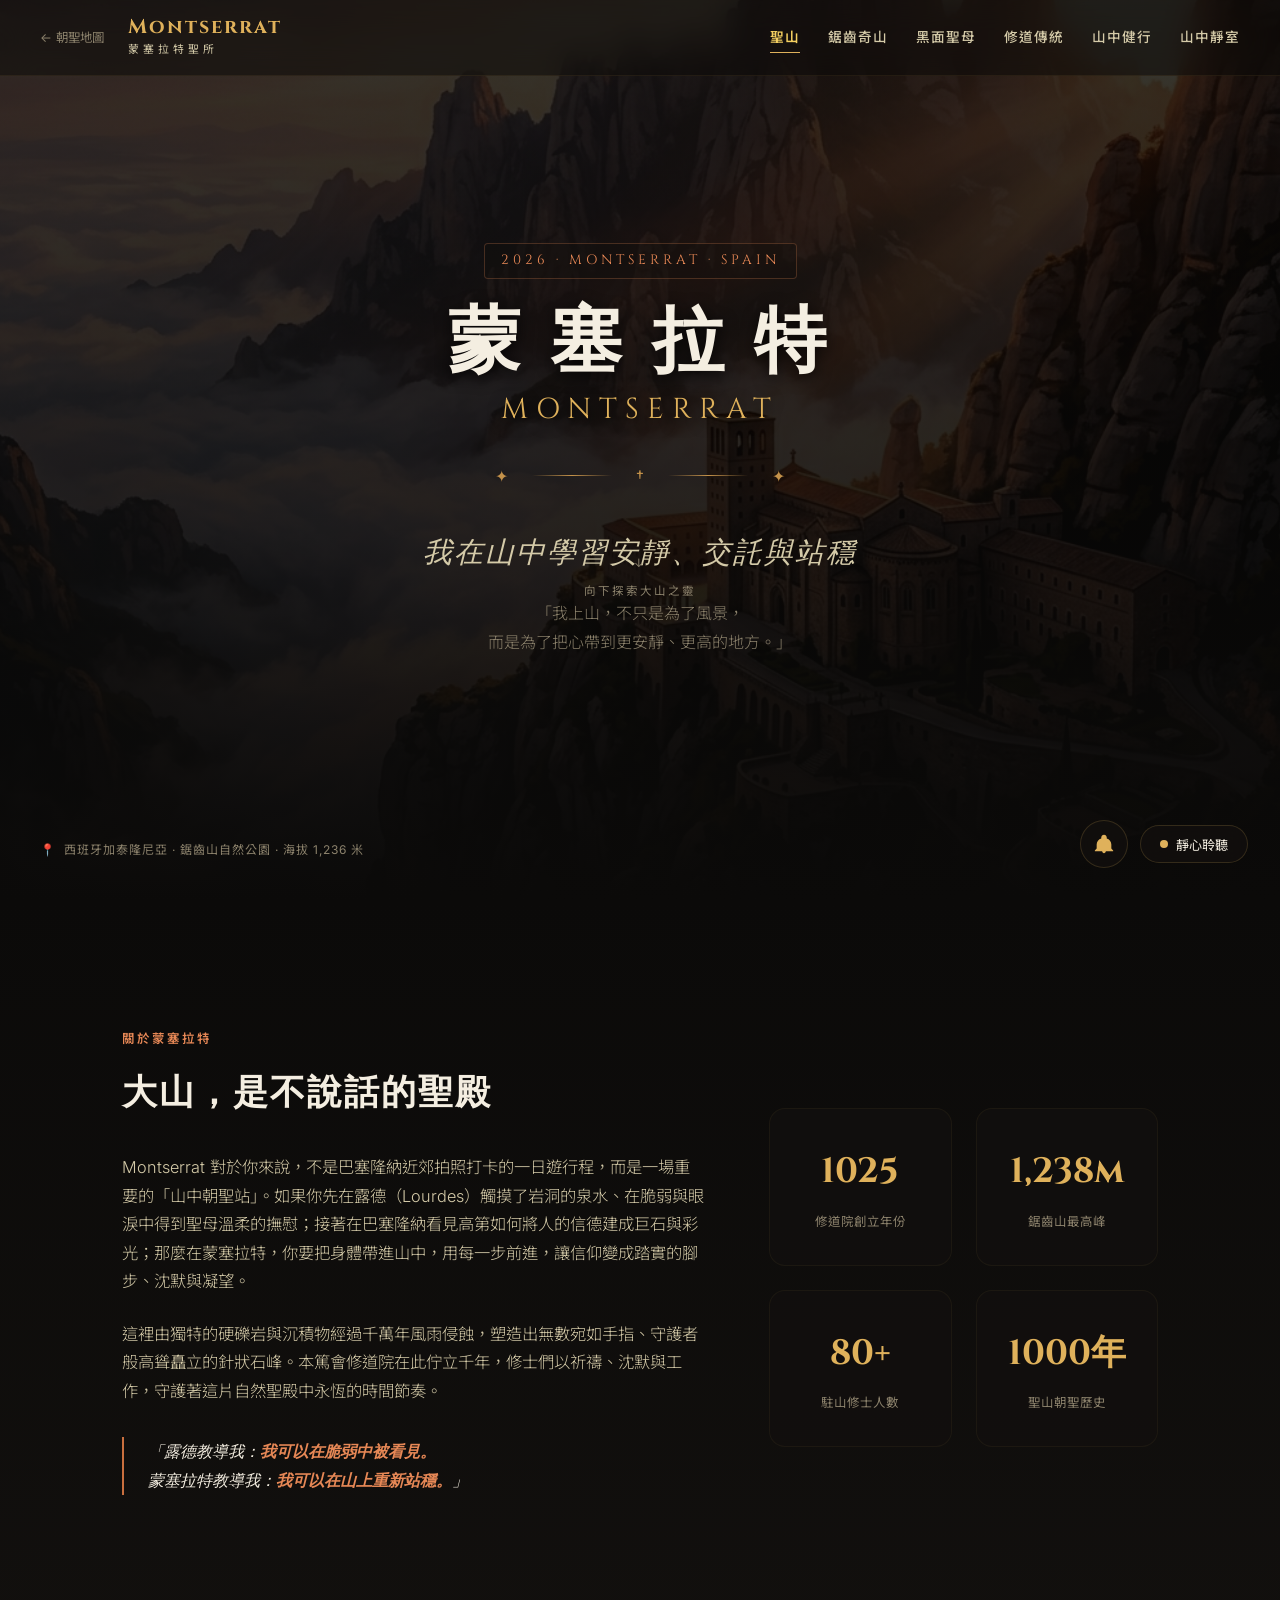
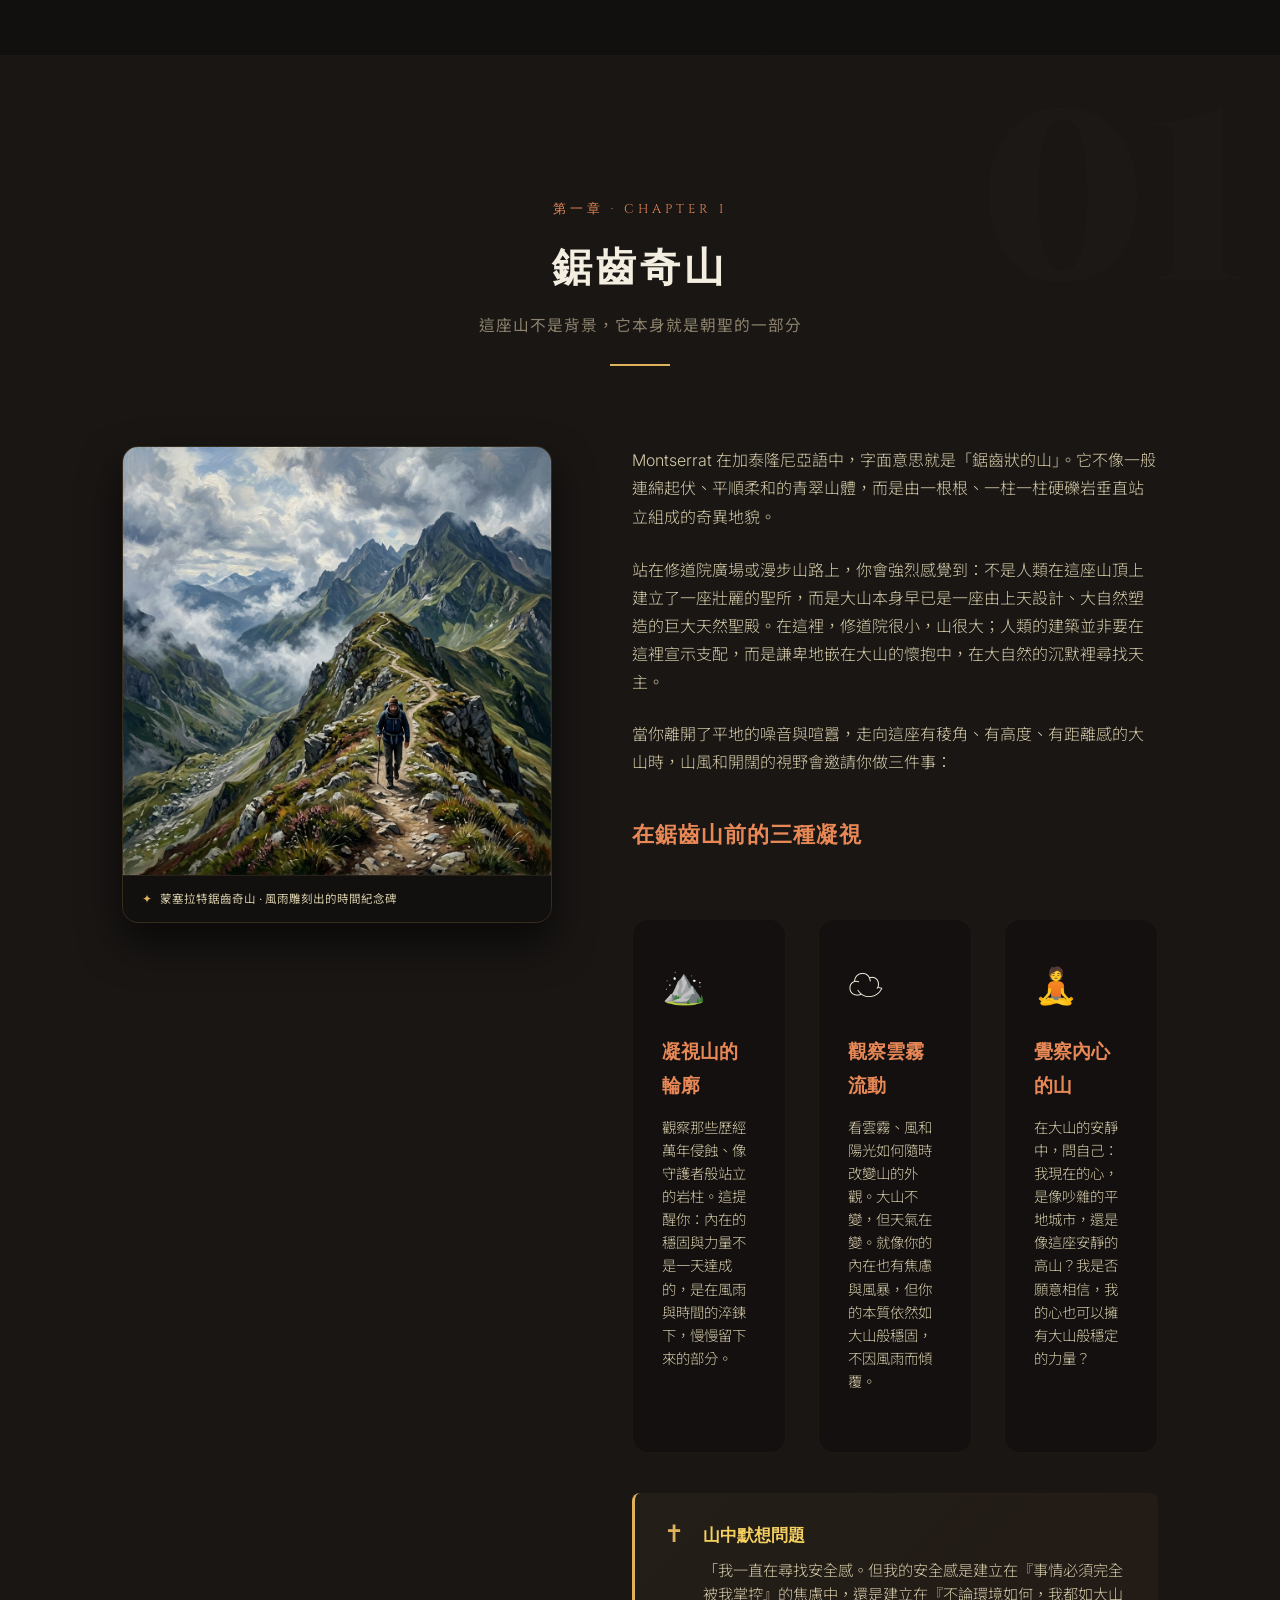
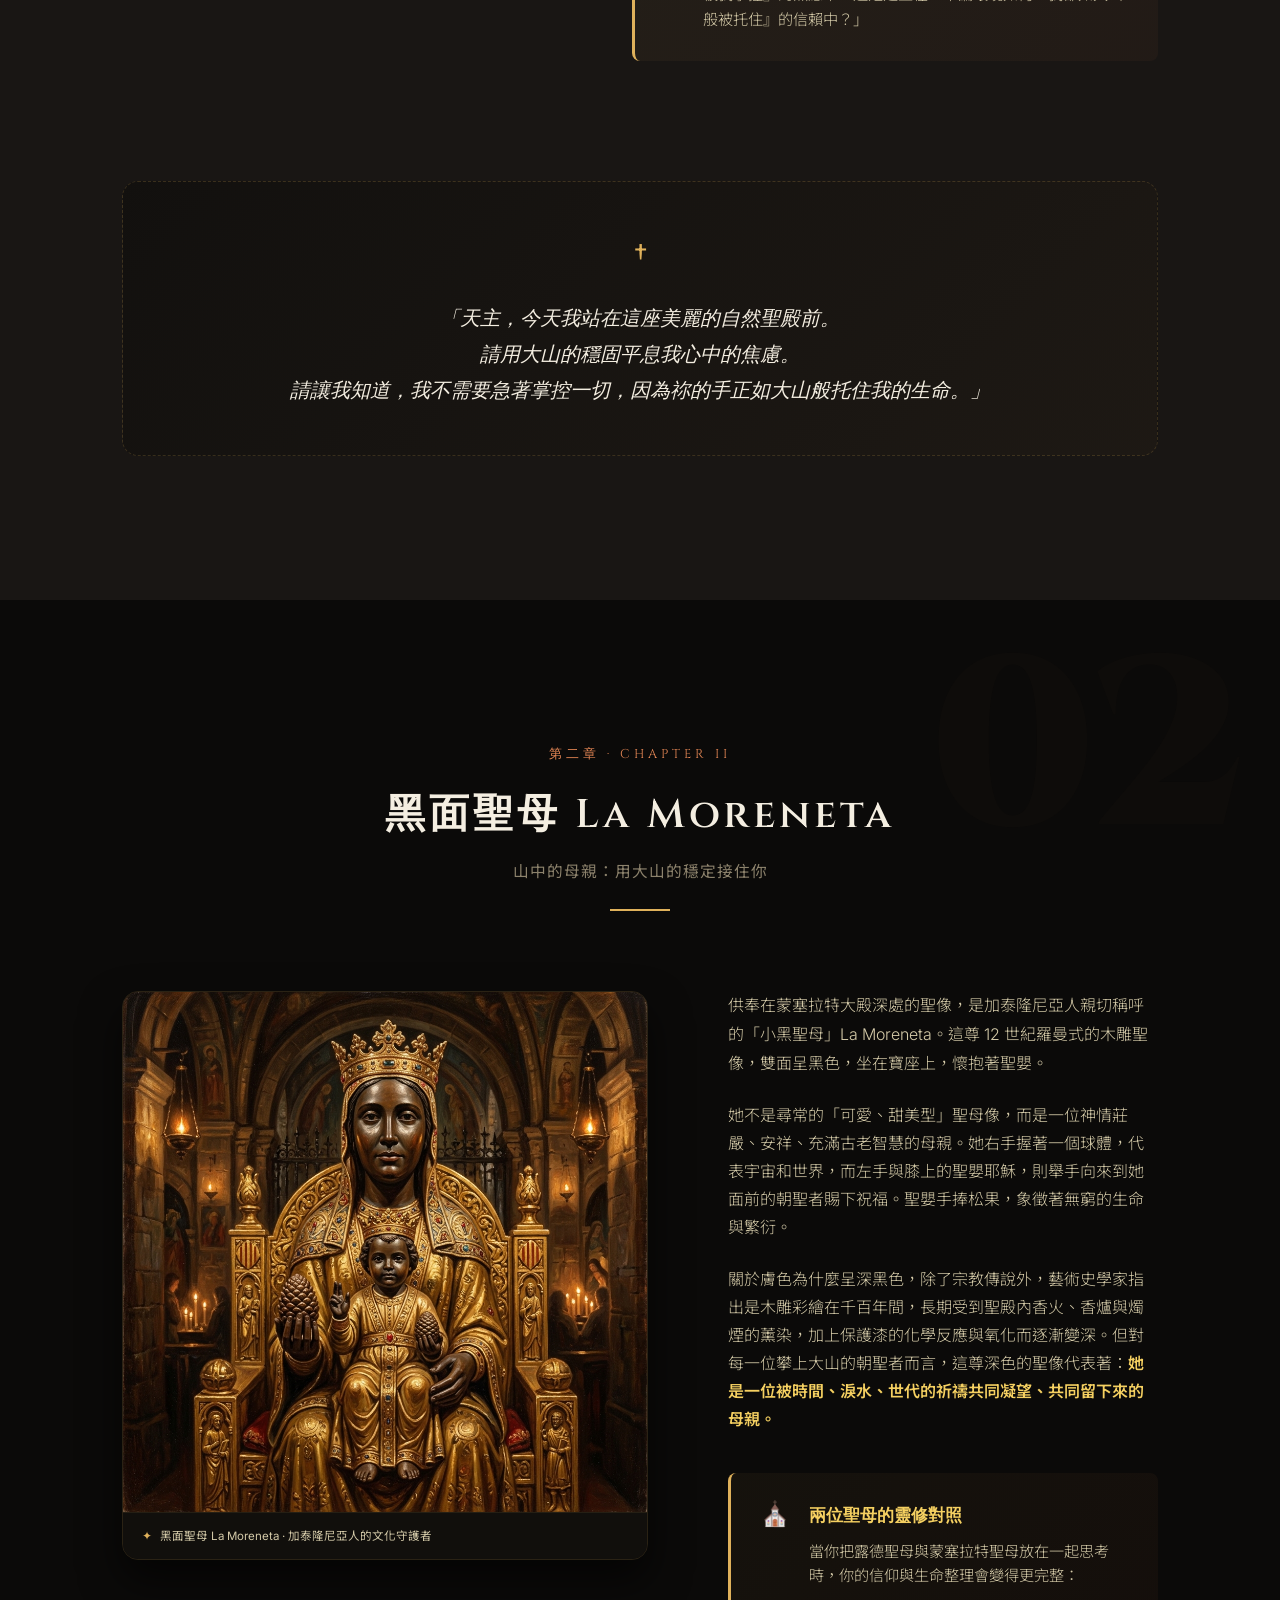
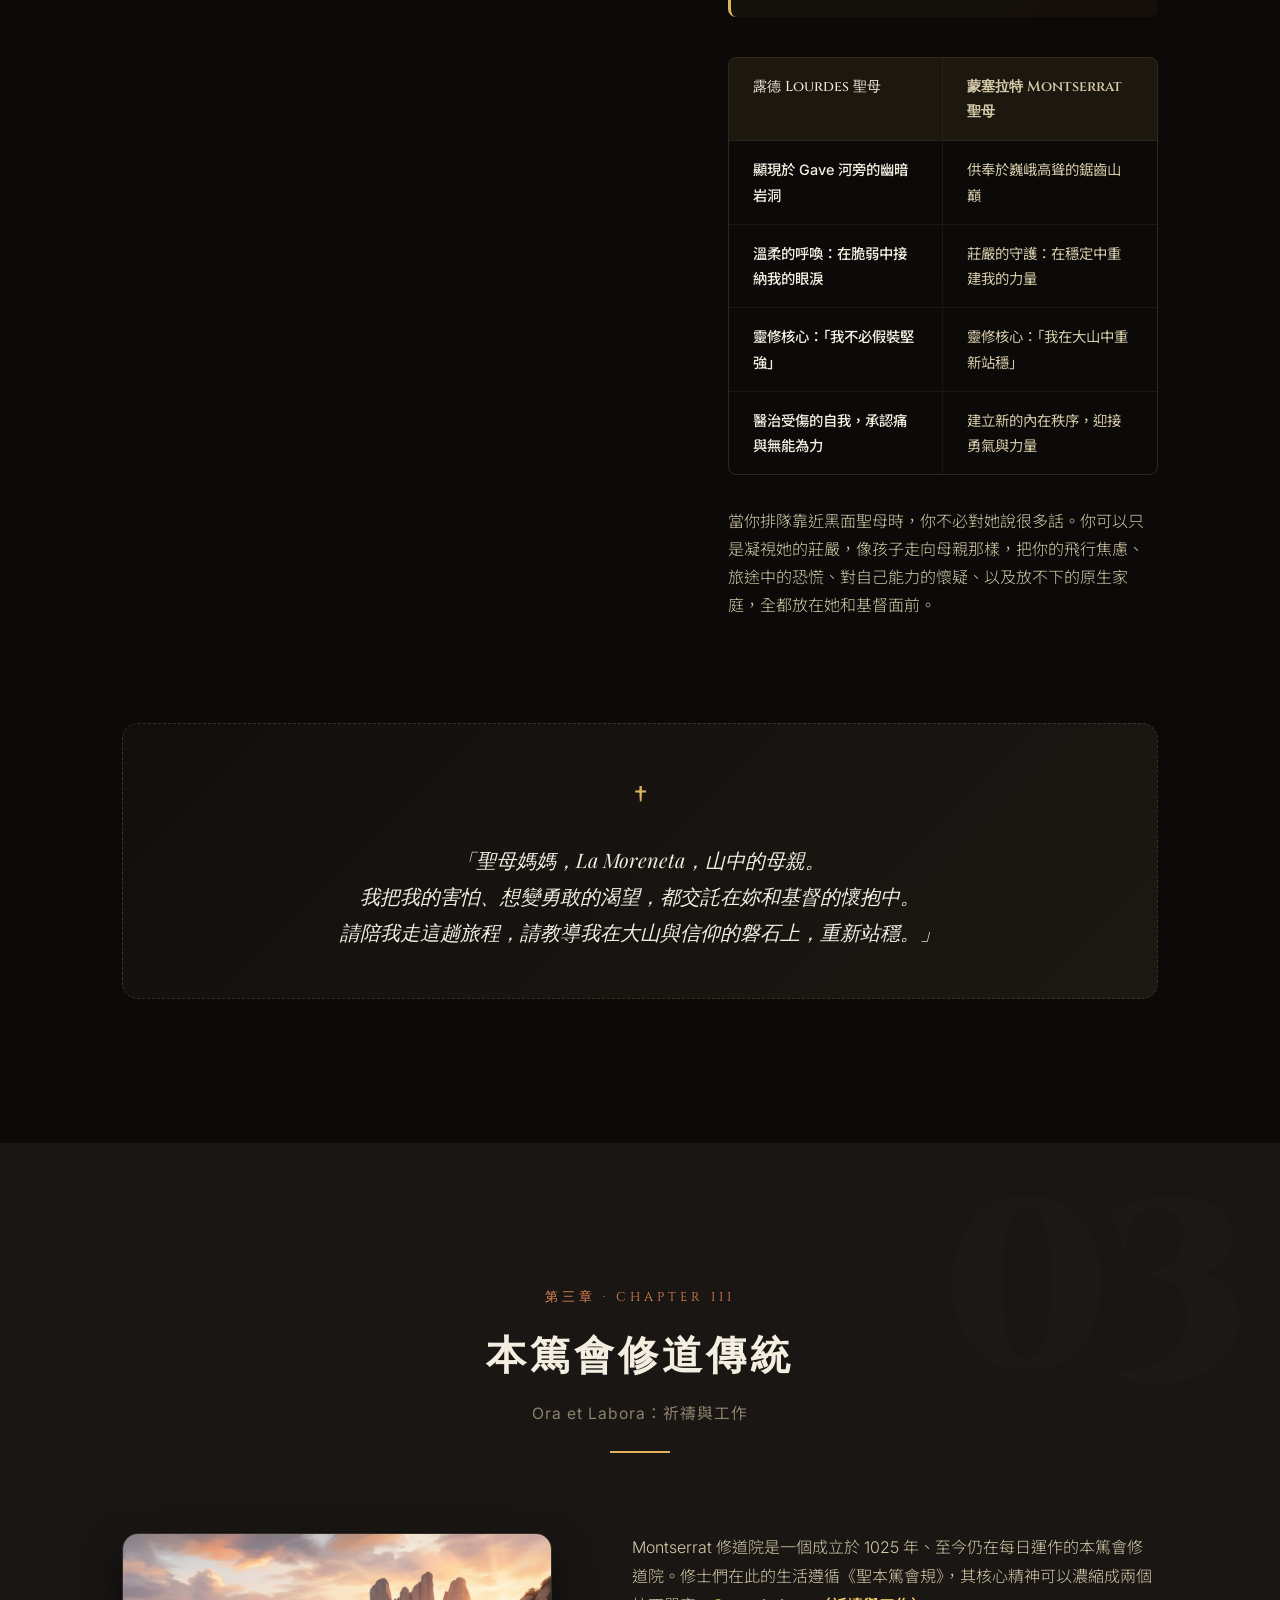
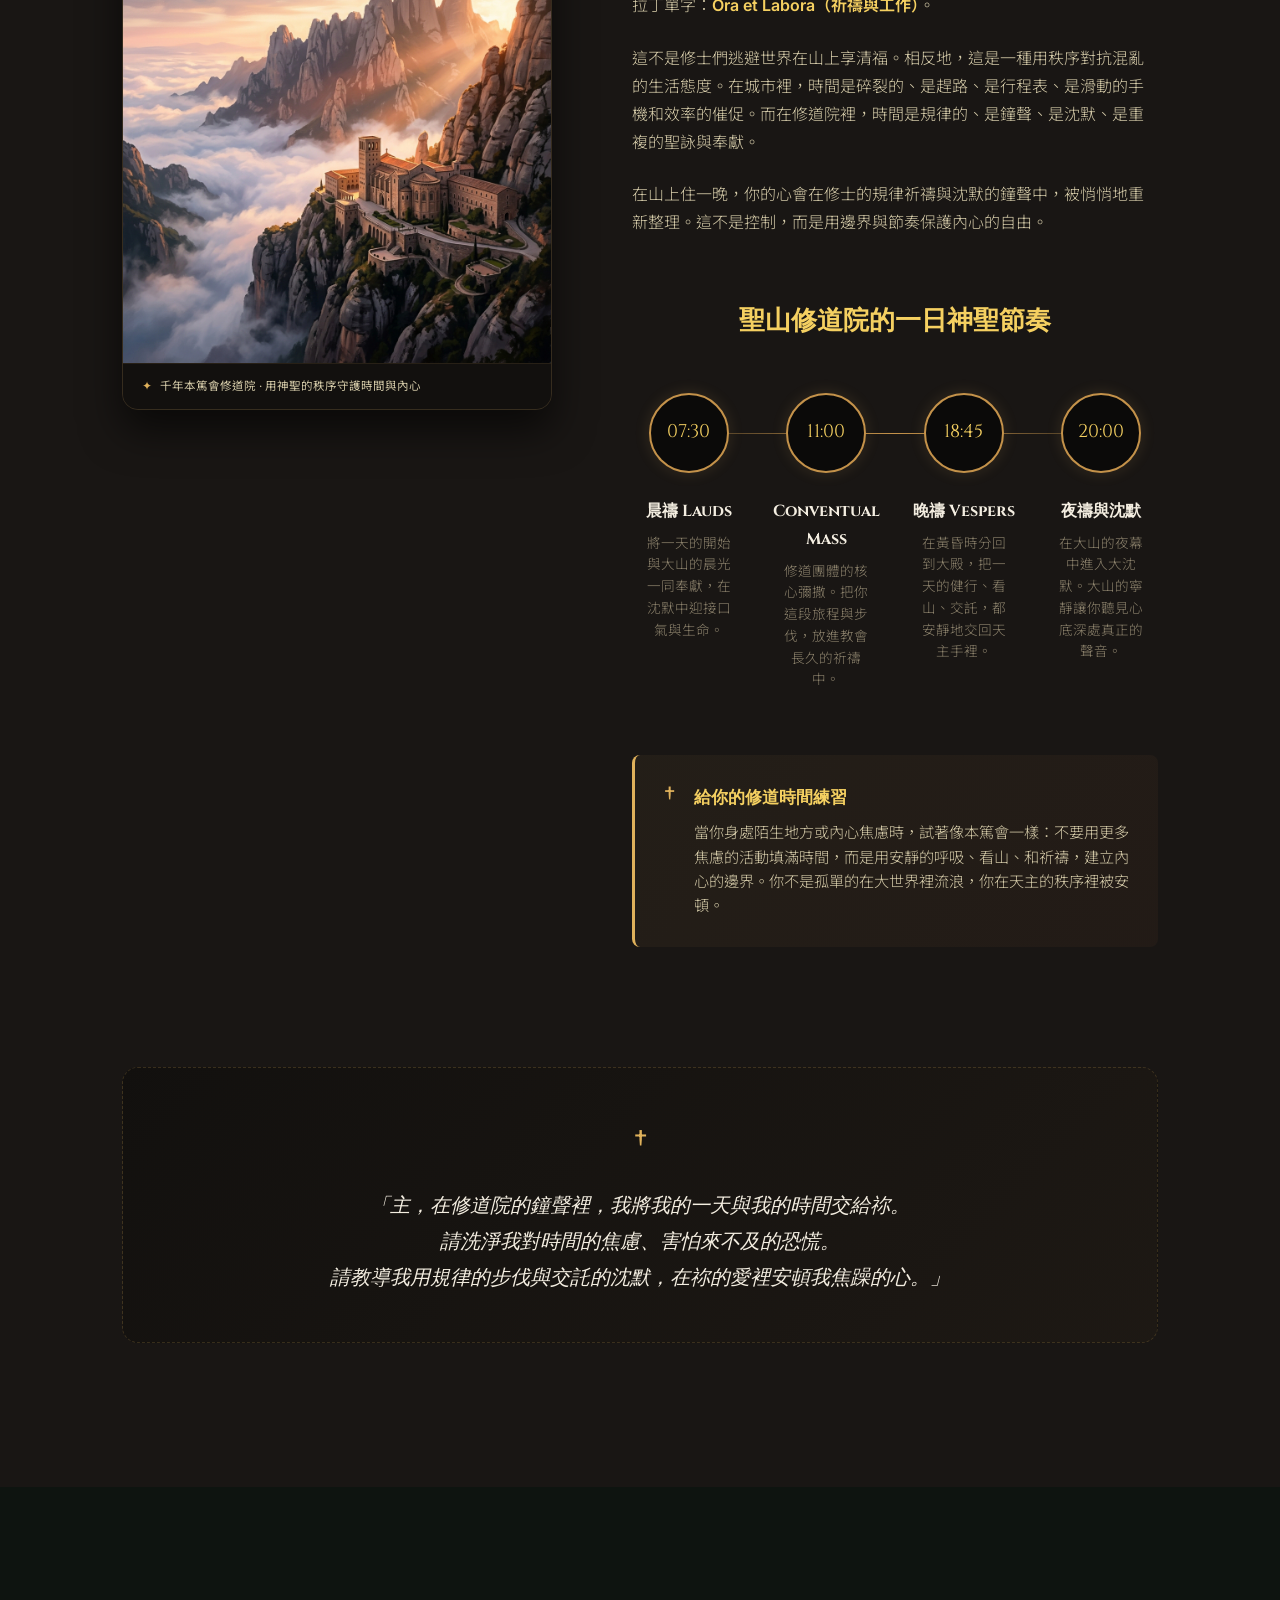
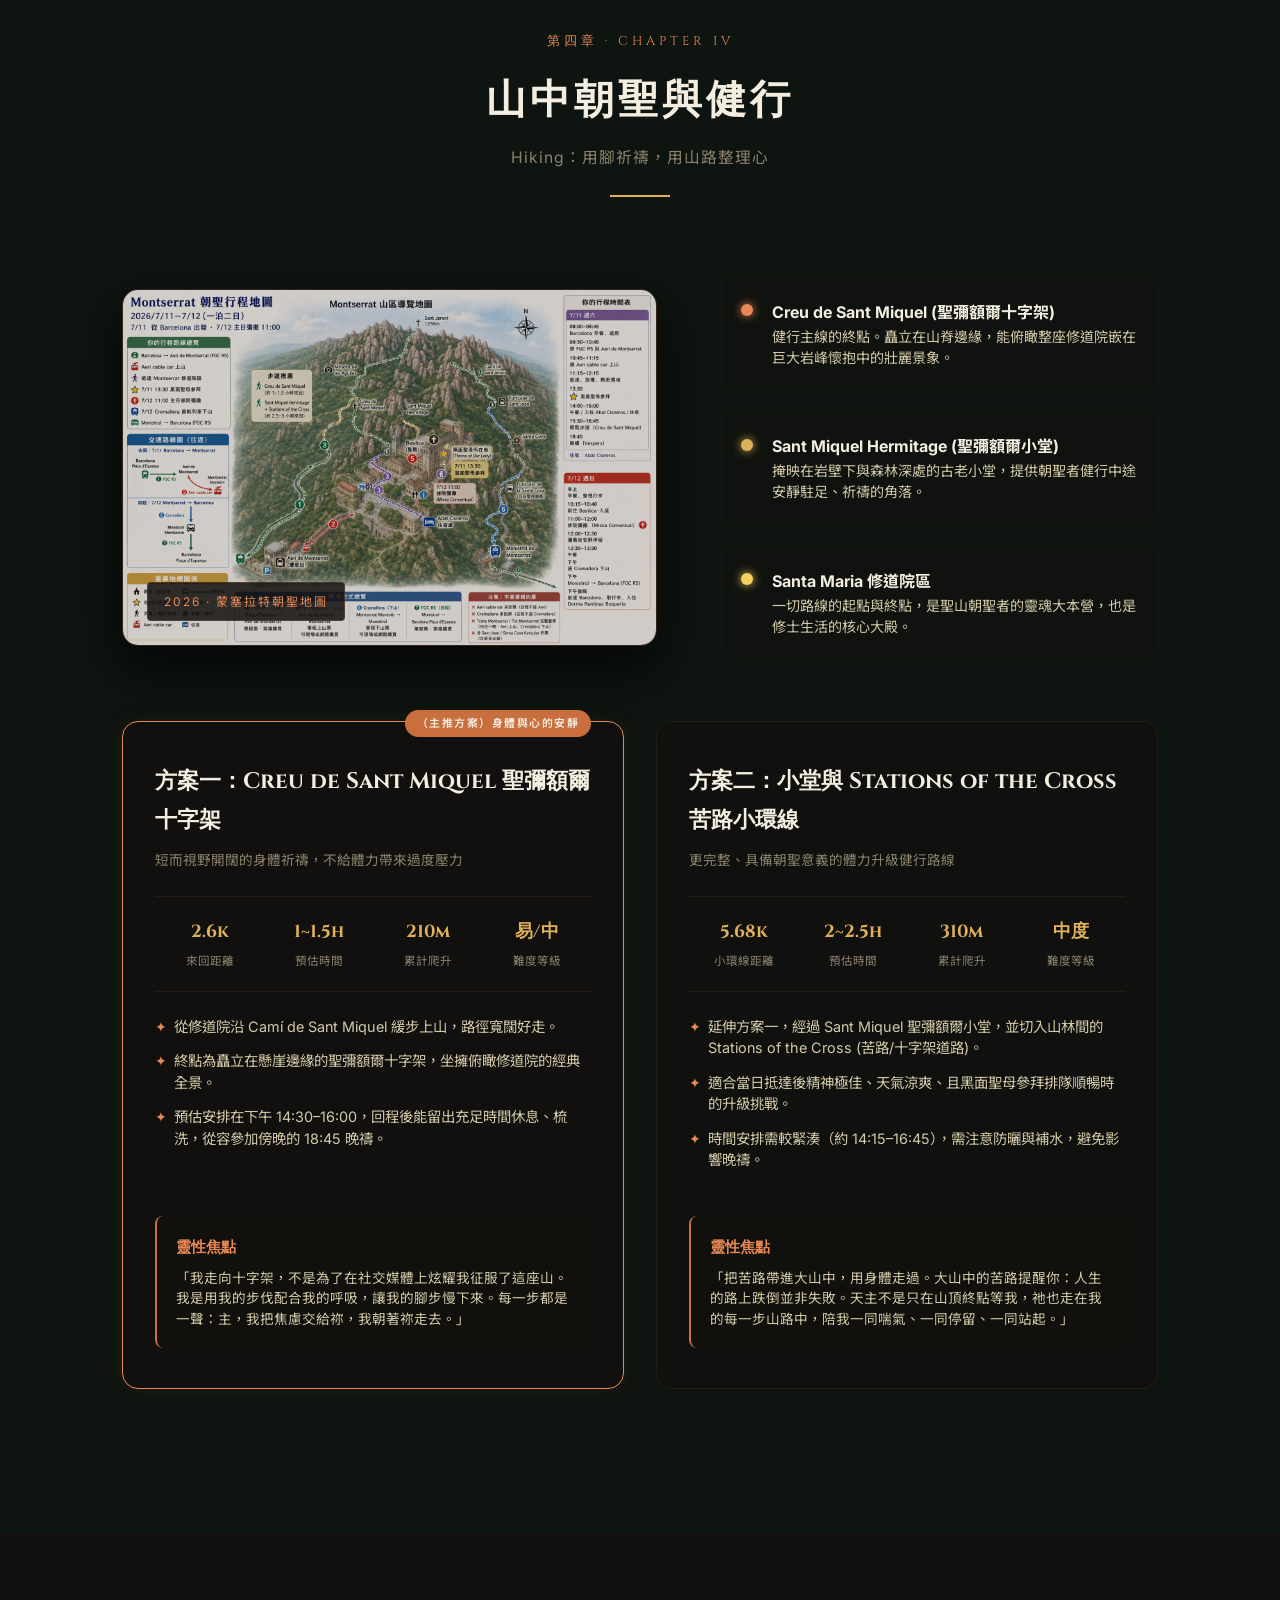
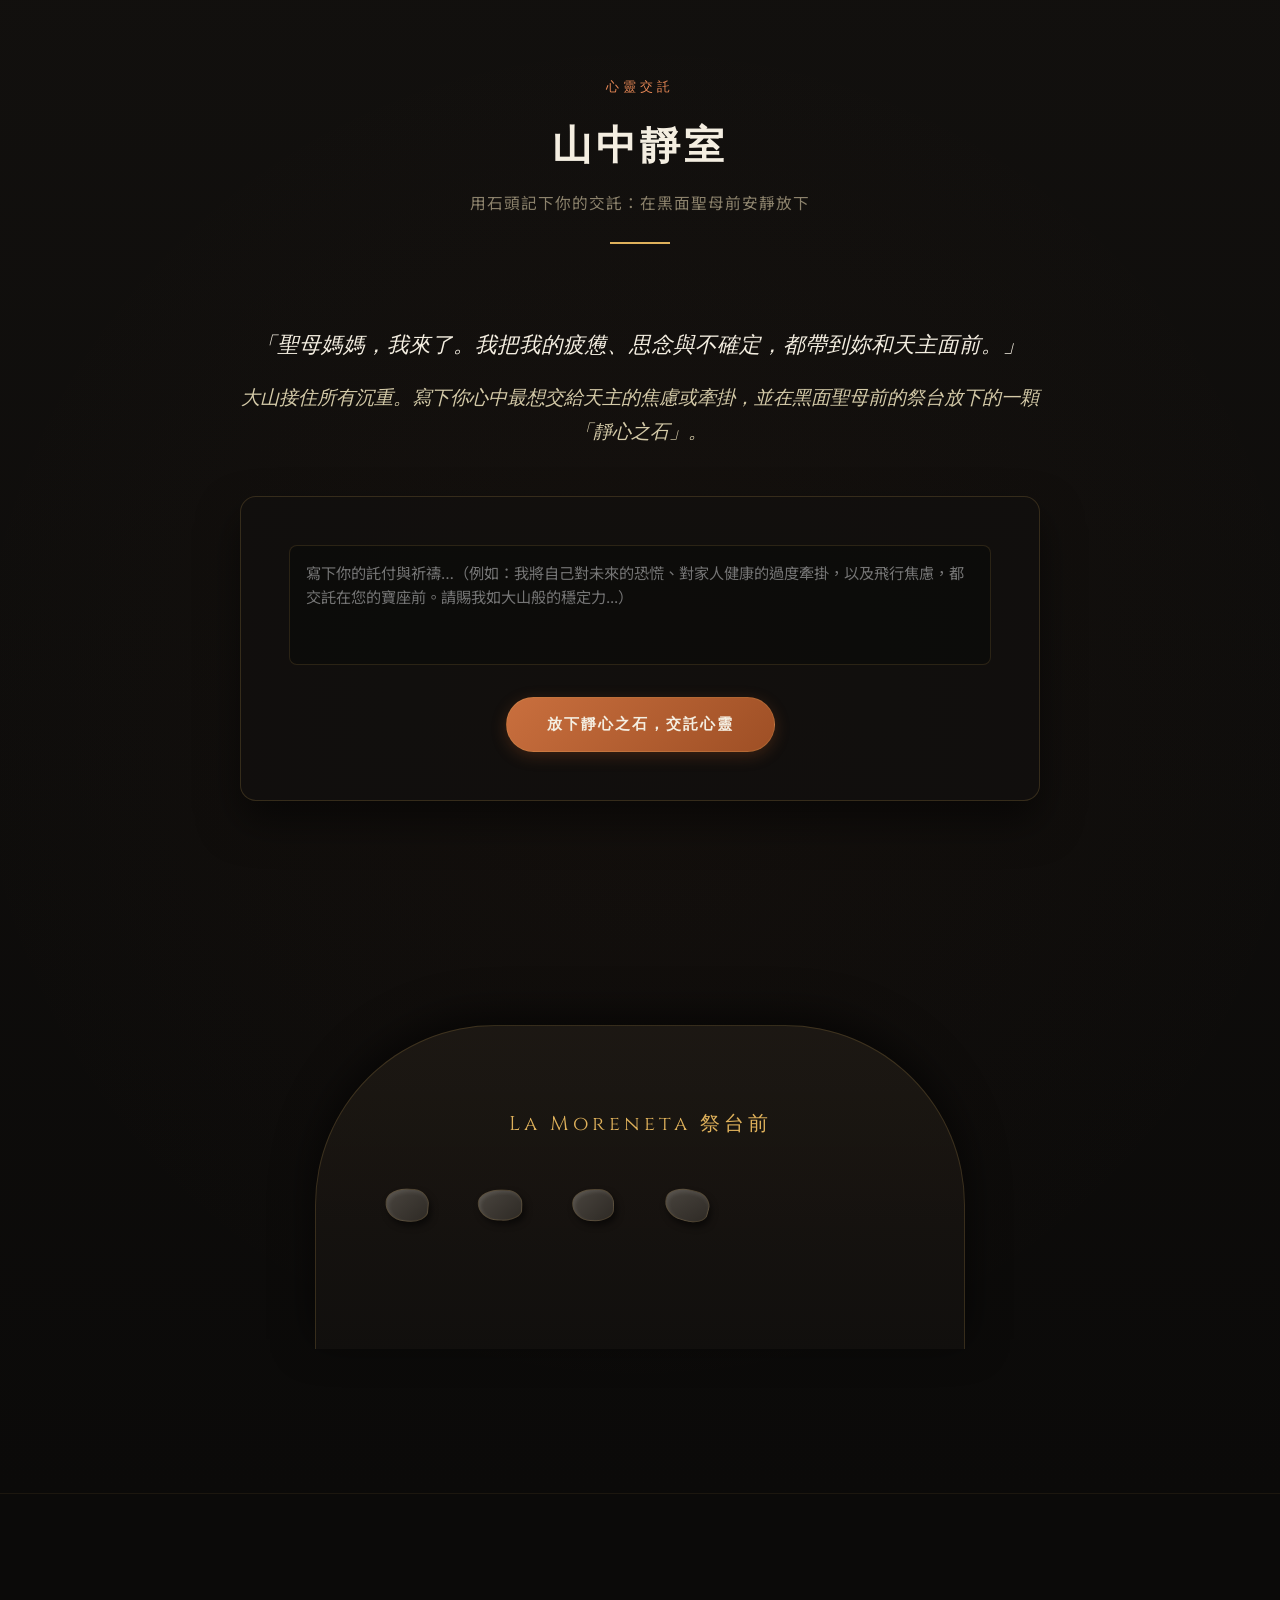
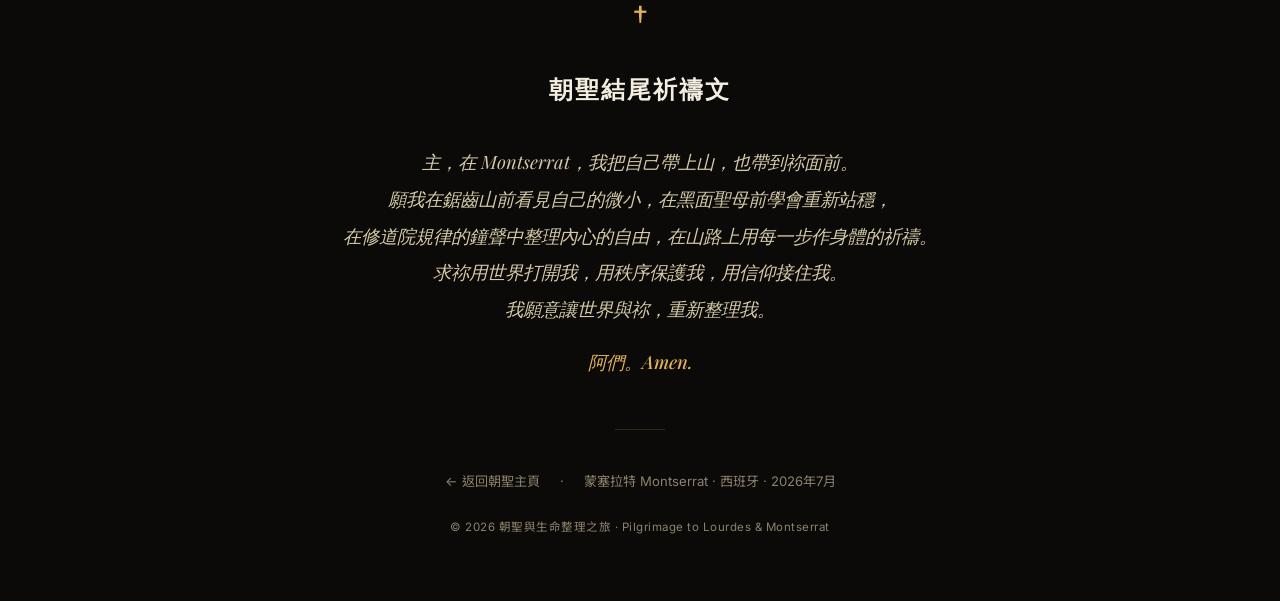
==== montserrat.html @ 30b33bf6 "feat: initialize repository and update website content" ====
<!DOCTYPE html>
<html lang="zh-Hant">
<head>
    <meta charset="UTF-8">
    <meta name="viewport" content="width=device-width, initial-scale=1.0">
    <title>蒙塞拉特 Montserrat — 在山中重新站穩 | 2026 朝聖與生命整理</title>
    <meta name="description" content="蒙塞拉特 Montserrat，鋸齒奇山，黑面聖母 La Moreneta，本篤會修道傳統，Sant Miquel 健行與身體祈禱。用腳步整理心，在山上找回穩定的內在力量。">
    <!-- 引入具有古典神聖感的字型 -->
    <link rel="preconnect" href="https://fonts.googleapis.com">
    <link rel="preconnect" href="https://fonts.gstatic.com" crossorigin>
    <link href="https://fonts.googleapis.com/css2?family=Cinzel:wght@400;600;700&family=Playfair+Display:ital,wght@0,400..900;1,400..900&family=Inter:wght@300;400;500;600&family=Noto+Sans+TC:wght@300;400;500;700&display=swap" rel="stylesheet">
    <link rel="stylesheet" href="montserrat.css">
</head>
<body>

    <!-- 背景金色大山粒子畫布 -->
    <canvas id="particle-canvas"></canvas>

    <!-- 音效面板 -->
    <div class="audio-panel" id="audio-panel">
        <button class="bell-btn" id="bell-btn" title="敲響心靈之鐘">
            <svg viewBox="0 0 24 24" class="icon">
                <path d="M12 2C10.34 2 9 3.34 9 5v1.09C6.16 6.82 4 9.47 4 12.5v4.5L2 19v1h20v-1l-2-2v-4.5c0-3.03-2.16-5.68-5-6.41V5c0-1.66-1.34-3-3-3zm0 20c1.1 0 2-.9 2-2h-4c0 1.1.9 2 2 2z"/>
            </svg>
        </button>
        <button class="ambient-btn" id="ambient-btn">
            <span class="pulse-ring"></span>
            <span class="btn-text">靜心聆聽</span>
        </button>
    </div>

    <!-- 導航列 -->
    <header class="navbar" id="navbar">
        <div class="nav-logo">
            <a href="index.html" class="back-link" title="返回首頁">← 朝聖地圖</a>
            <div class="logo-center">
                <span class="logo-en">Montserrat</span>
                <span class="logo-zh">蒙塞拉特聖所</span>
            </div>
        </div>
        <nav class="nav-links">
            <a href="#hero">聖山</a>
            <a href="#mountain">鋸齒奇山</a>
            <a href="#madonna">黑面聖母</a>
            <a href="#monastery">修道傳統</a>
            <a href="#hiking">山中健行</a>
            <a href="#shrine">山中靜室</a>
        </nav>
    </header>

    <main>

        <!-- ─── Hero Section ─── -->
        <section id="hero" class="hero-section">
            <div class="hero-bg">
                <img src="assets/montserrat_monastery.png" alt="Montserrat 鋸齒山與修道院" class="hero-bg-img">
                <div class="hero-veil"></div>
            </div>
            <div class="hero-content">
                <div class="hero-badge">2026 · Montserrat · Spain</div>
                <h1 class="hero-title">
                    蒙 塞 拉 特
                    <span class="hero-title-en">Montserrat</span>
                </h1>
                <div class="hero-divider">
                    <span>✦</span>
                    <span class="divider-line"></span>
                    <span>†</span>
                    <span class="divider-line"></span>
                    <span>✦</span>
                </div>
                <p class="hero-subtitle">我在山中學習安靜、交託與站穩</p>
                <p class="hero-tagline">
                    「我上山，不只是為了風景，<br>
                    而是為了把心帶到更安靜、更高的地方。」
                </p>
                <div class="hero-scroll-hint">
                    <span>↓</span>
                    <span>向下探索大山之靈</span>
                </div>
            </div>
            <div class="hero-location-tag">
                <span>📍</span>
                <span>西班牙加泰隆尼亞 · 鋸齒山自然公園 · 海拔 1,236 米</span>
            </div>
        </section>

        <!-- ─── 引言區塊 ─── -->
        <section class="intro-section">
            <div class="container">
                <div class="intro-grid">
                    <div class="intro-text">
                        <div class="section-badge">關於蒙塞拉特</div>
                        <h2 class="section-heading">大山，是不說話的聖殿</h2>
                        <p>
                            Montserrat 對於你來說，不是巴塞隆納近郊拍照打卡的一日遊行程，而是一場重要的「山中朝聖站」。如果你先在露德（Lourdes）觸摸了岩洞的泉水、在脆弱與眼淚中得到聖母溫柔的撫慰；接著在巴塞隆納看見高第如何將人的信德建成巨石與彩光；那麼在蒙塞拉特，你要把身體帶進山中，用每一步前進，讓信仰變成踏實的腳步、沈默與凝望。
                        </p>
                        <p>
                            這裡由獨特的硬礫岩與沉積物經過千萬年風雨侵蝕，塑造出無數宛如手指、守護者般高聳矗立的針狀石峰。本篤會修道院在此佇立千年，修士們以祈禱、沈默與工作，守護著這片自然聖殿中永恆的時間節奏。
                        </p>
                        <blockquote class="intro-quote">
                            「露德教導我：<strong>我可以在脆弱中被看見。</strong><br>
                            蒙塞拉特教導我：<strong>我可以在山上重新站穩。</strong>」
                        </blockquote>
                    </div>
                    <div class="intro-stats">
                        <div class="stat-card">
                            <div class="stat-num">1025</div>
                            <div class="stat-label">修道院創立年份</div>
                        </div>
                        <div class="stat-card">
                            <div class="stat-num">1,238m</div>
                            <div class="stat-label">鋸齒山最高峰</div>
                        </div>
                        <div class="stat-card">
                            <div class="stat-num">80+</div>
                            <div class="stat-label">駐山修士人數</div>
                        </div>
                        <div class="stat-card">
                            <div class="stat-num">1000年</div>
                            <div class="stat-label">聖山朝聖歷史</div>
                        </div>
                    </div>
                </div>
            </div>
        </section>

        <!-- ─── 第一章：鋸齒奇山 ─── -->
        <section id="mountain" class="chapter-section alt-chapter">
            <div class="chapter-number-bg">01</div>
            <div class="container">
                <div class="chapter-header">
                    <div class="chapter-tag">第一章 · Chapter I</div>
                    <h2 class="chapter-title">鋸齒奇山</h2>
                    <p class="chapter-subtitle">這座山不是背景，它本身就是朝聖的一部分</p>
                    <div class="chapter-rule"></div>
                </div>

                <div class="story-layout">
                    <div class="story-image-col">
                        <div class="story-img-frame">
                            <img src="assets/pyrenees_hiking.png" alt="Montserrat 的山脊健行地貌" class="story-img">
                            <div class="img-caption">
                                <span class="caption-cross">✦</span>
                                蒙塞拉特鋸齒奇山 · 風雨雕刻出的時間紀念碑
                            </div>
                        </div>
                    </div>
                    <div class="story-text-col">
                        <p class="story-lead">
                            Montserrat 在加泰隆尼亞語中，字面意思就是「鋸齒狀的山」。它不像一般連綿起伏、平順柔和的青翠山體，而是由一根根、一柱一柱硬礫岩垂直站立組成的奇異地貌。
                        </p>
                        <p>
                            站在修道院廣場或漫步山路上，你會強烈感覺到：不是人類在這座山頂上建立了一座壯麗的聖所，而是大山本身早已是一座由上天設計、大自然塑造的巨大天然聖殿。在這裡，修道院很小，山很大；人類的建築並非要在這裡宣示支配，而是謙卑地嵌在大山的懷抱中，在大自然的沉默裡尋找天主。
                        </p>
                        <p>
                            當你離開了平地的噪音與喧囂，走向這座有稜角、有高度、有距離感的大山時，山風和開闊的視野會邀請你做三件事：
                        </p>

                        <h4 class="sub-heading">在鋸齒山前的三種凝視</h4>
                        <div class="mountain-features">
                            <div class="m-feature-card">
                                <div class="m-icon">⛰️</div>
                                <h4>凝視山的輪廓</h4>
                                <p>觀察那些歷經萬年侵蝕、像守護者般站立的岩柱。這提醒你：內在的穩固與力量不是一天達成的，是在風雨與時間的淬鍊下，慢慢留下來的部分。</p>
                            </div>
                            <div class="m-feature-card">
                                <div class="m-icon">☁️</div>
                                <h4>觀察雲霧流動</h4>
                                <p>看雲霧、風和陽光如何隨時改變山的外觀。大山不變，但天氣在變。就像你的內在也有焦慮與風暴，但你的本質依然如大山般穩固，不因風雨而傾覆。</p>
                            </div>
                            <div class="m-feature-card">
                                <div class="m-icon">🧘</div>
                                <h4>覺察內心的山</h4>
                                <p>在大山的安靜中，問自己：我現在的心，是像吵雜的平地城市，還是像這座安靜的高山？我是否願意相信，我的心也可以擁有大山般穩定的力量？</p>
                            </div>
                        </div>

                        <div class="insight-box">
                            <div class="insight-icon">✝</div>
                            <div>
                                <h4>山中默想問題</h4>
                                <p>「我一直在尋找安全感。但我的安全感是建立在『事情必須完全被我掌控』的焦慮中，還是建立在『不論環境如何，我都如大山般被托住』的信賴中？」</p>
                            </div>
                        </div>
                    </div>
                </div>

                <div class="prayer-banner">
                    <span class="prayerbanner-cross">†</span>
                    <p>「天主，今天我站在這座美麗的自然聖殿前。<br>
                    請用大山的穩固平息我心中的焦慮。<br>
                    請讓我知道，我不需要急著掌控一切，因為祢的手正如大山般托住我的生命。」</p>
                </div>
            </div>
        </section>

        <!-- ─── 第二章：黑面聖母 ─── -->
        <section id="madonna" class="chapter-section">
            <div class="chapter-number-bg">02</div>
            <div class="container">
                <div class="chapter-header">
                    <div class="chapter-tag">第二章 · Chapter II</div>
                    <h2 class="chapter-title">黑面聖母 La Moreneta</h2>
                    <p class="chapter-subtitle">山中的母親：用大山的穩定接住你</p>
                    <div class="chapter-rule"></div>
                </div>

                <div class="story-layout reverse-layout">
                    <div class="story-image-col">
                        <div class="story-img-frame">
                            <img src="assets/black_madonna.png" alt="Montserrat 黑面聖母 La Moreneta" class="story-img">
                            <div class="img-caption">
                                <span class="caption-cross">✦</span>
                                黑面聖母 La Moreneta · 加泰隆尼亞人的文化守護者
                            </div>
                        </div>
                    </div>
                    <div class="story-text-col">
                        <p class="story-lead">
                            供奉在蒙塞拉特大殿深處的聖像，是加泰隆尼亞人親切稱呼的「小黑聖母」La Moreneta。這尊 12 世紀羅曼式的木雕聖像，雙面呈黑色，坐在寶座上，懷抱著聖嬰。
                        </p>
                        <p>
                            她不是尋常的「可愛、甜美型」聖母像，而是一位神情莊嚴、安祥、充滿古老智慧的母親。她右手握著一個球體，代表宇宙和世界，而左手與膝上的聖嬰耶穌，則舉手向來到她面前的朝聖者賜下祝福。聖嬰手捧松果，象徵著無窮的生命與繁衍。
                        </p>
                        <p>
                            關於膚色為什麼呈深黑色，除了宗教傳說外，藝術史學家指出是木雕彩繪在千百年間，長期受到聖殿內香火、香爐與燭煙的薰染，加上保護漆的化學反應與氧化而逐漸變深。但對每一位攀上大山的朝聖者而言，這尊深色的聖像代表著：<strong>她是一位被時間、淚水、世代的祈禱共同凝望、共同留下來的母親。</strong>
                        </p>

                        <div class="insight-box">
                            <div class="insight-icon">⛪</div>
                            <div>
                                <h4>兩位聖母的靈修對照</h4>
                                <p>當你把露德聖母與蒙塞拉特聖母放在一起思考時，你的信仰與生命整理會變得更完整：</p>
                            </div>
                        </div>

                        <div class="comparison-table">
                            <div class="comp-row header-row">
                                <span>露德 Lourdes 聖母</span>
                                <span>蒙塞拉特 Montserrat 聖母</span>
                            </div>
                            <div class="comp-row">
                                <span>顯現於 Gave 河旁的幽暗岩洞</span>
                                <span>供奉於巍峨高聳的鋸齒山巔</span>
                            </div>
                            <div class="comp-row">
                                <span>溫柔的呼喚：在脆弱中接納我的眼淚</span>
                                <span>莊嚴的守護：在穩定中重建我的力量</span>
                            </div>
                            <div class="comp-row">
                                <span>靈修核心：「我不必假裝堅強」</span>
                                <span>靈修核心：「我在大山中重新站穩」</span>
                            </div>
                            <div class="comp-row">
                                <span>醫治受傷的自我，承認痛與無能為力</span>
                                <span>建立新的內在秩序，迎接勇氣與力量</span>
                            </div>
                        </div>

                        <p>
                            當你排隊靠近黑面聖母時，你不必對她說很多話。你可以只是凝視她的莊嚴，像孩子走向母親那樣，把你的飛行焦慮、旅途中的恐慌、對自己能力的懷疑、以及放不下的原生家庭，全都放在她和基督面前。
                        </p>
                    </div>
                </div>

                <div class="prayer-banner">
                    <span class="prayerbanner-cross">†</span>
                    <p>「聖母媽媽，La Moreneta，山中的母親。<br>
                    我把我的害怕、想變勇敢的渴望，都交託在妳和基督的懷抱中。<br>
                    請陪我走這趟旅程，請教導我在大山與信仰的磐石上，重新站穩。」</p>
                </div>
            </div>
        </section>

        <!-- ─── 第三章：本篤會修道傳統 ─── -->
        <section id="monastery" class="chapter-section alt-chapter">
            <div class="chapter-number-bg">03</div>
            <div class="container">
                <div class="chapter-header">
                    <div class="chapter-tag">第三章 · Chapter III</div>
                    <h2 class="chapter-title">本篤會修道傳統</h2>
                    <p class="chapter-subtitle">Ora et Labora：祈禱與工作</p>
                    <div class="chapter-rule"></div>
                </div>

                <div class="story-layout">
                    <div class="story-image-col">
                        <div class="story-img-frame">
                            <img src="assets/montserrat_monastery.png" alt="Montserrat 本篤會修道院" class="story-img">
                            <div class="img-caption">
                                <span class="caption-cross">✦</span>
                                千年本篤會修道院 · 用神聖的秩序守護時間與內心
                            </div>
                        </div>
                    </div>
                    <div class="story-text-col">
                        <p class="story-lead">
                            Montserrat 修道院是一個成立於 1025 年、至今仍在每日運作的本篤會修道院。修士們在此的生活遵循《聖本篤會規》，其核心精神可以濃縮成兩個拉丁單字：<strong>Ora et Labora（祈禱與工作）</strong>。
                        </p>
                        <p>
                            這不是修士們逃避世界在山上享清福。相反地，這是一種用秩序對抗混亂的生活態度。在城市裡，時間是碎裂的、是趕路、是行程表、是滑動的手機和效率的催促。而在修道院裡，時間是規律的、是鐘聲、是沈默、是重複的聖詠與奉獻。
                        </p>
                        <p>
                            在山上住一晚，你的心會在修士的規律祈禱與沈默的鐘聲中，被悄悄地重新整理。這不是控制，而是用邊界與節奏保護內心的自由。
                        </p>

                        <div class="monastery-rhythm">
                            <h3 class="rhythm-title">聖山修道院的一日神聖節奏</h3>
                            <div class="timeline-horizontal">
                                <div class="timeline-h-item">
                                    <div class="timeline-h-time">07:30</div>
                                    <h4>晨禱 Lauds</h4>
                                    <p>將一天的開始與大山的晨光一同奉獻，在沈默中迎接口氣與生命。</p>
                                </div>
                                <div class="timeline-h-item">
                                    <div class="timeline-h-time">11:00</div>
                                    <h4>Conventual Mass</h4>
                                    <p>修道團體的核心彌撒。把你這段旅程與步伐，放進教會長久的祈禱中。</p>
                                </div>
                                <div class="timeline-h-item">
                                    <div class="timeline-h-time">18:45</div>
                                    <h4>晚禱 Vespers</h4>
                                    <p>在黃昏時分回到大殿，把一天的健行、看山、交託，都安靜地交回天主手裡。</p>
                                </div>
                                <div class="timeline-h-item">
                                    <div class="timeline-h-time">20:00</div>
                                    <h4>夜禱與沈默</h4>
                                    <p>在大山的夜幕中進入大沈默。大山的寧靜讓你聽見心底深處真正的聲音。</p>
                                </div>
                            </div>
                        </div>

                        <div class="insight-box">
                            <div class="insight-icon">†</div>
                            <div>
                                <h4>給你的修道時間練習</h4>
                                <p>當你身處陌生地方或內心焦慮時，試著像本篤會一樣：不要用更多焦慮的活動填滿時間，而是用安靜的呼吸、看山、和祈禱，建立內心的邊界。你不是孤單的在大世界裡流浪，你在天主的秩序裡被安頓。</p>
                            </div>
                        </div>
                    </div>
                </div>

                <div class="prayer-banner">
                    <span class="prayerbanner-cross">†</span>
                    <p>「主，在修道院的鐘聲裡，我將我的一天與我的時間交給祢。<br>
                    請洗淨我對時間的焦慮、害怕來不及的恐慌。<br>
                    請教導我用規律的步伐與交託的沈默，在祢的愛裡安頓我焦躁的心。」</p>
                </div>
            </div>
        </section>

        <!-- ─── 第四章：山中健行與用腳祈禱 ─── -->
        <section id="hiking" class="chapter-section map-section">
            <div class="container">
                <div class="chapter-header">
                    <div class="chapter-tag">第四章 · Chapter IV</div>
                    <h2 class="chapter-title">山中朝聖與健行</h2>
                    <p class="chapter-subtitle">Hiking：用腳祈禱，用山路整理心</p>
                    <div class="chapter-rule"></div>
                </div>

                <div class="map-layout">
                    <div class="map-img-wrap">
                        <img src="docs/地圖-2026-0711-Montserrat朝聖GPT.png" alt="Montserrat 健行朝聖地圖" class="pilgrimage-map">
                        <div class="map-overlay-label">2026 · 蒙塞拉特朝聖地圖</div>
                    </div>
                    <div class="map-desc">
                        <div class="map-point">
                            <div class="map-point-dot cross-dot"></div>
                            <div>
                                <strong>Creu de Sant Miquel (聖彌額爾十字架)</strong>
                                <p>健行主線的終點。矗立在山脊邊緣，能俯瞰整座修道院嵌在巨大岩峰懷抱中的壯麗景象。</p>
                            </div>
                        </div>
                        <div class="map-point">
                            <div class="map-point-dot hermitage-dot"></div>
                            <div>
                                <strong>Sant Miquel Hermitage (聖彌額爾小堂)</strong>
                                <p>掩映在岩壁下與森林深處的古老小堂，提供朝聖者健行中途安靜駐足、祈禱的角落。</p>
                            </div>
                        </div>
                        <div class="map-point">
                            <div class="map-point-dot monastery-dot"></div>
                            <div>
                                <strong>Santa Maria 修道院區</strong>
                                <p>一切路線的起點與終點，是聖山朝聖者的靈魂大本營，也是修士生活的核心大殿。</p>
                            </div>
                        </div>
                    </div>
                </div>

                <div class="hike-options-grid">
                    <!-- Option 1 -->
                    <div class="hike-card recommended">
                        <span class="recommended-badge">（主推方案）身體與心的安靜</span>
                        <h3>方案一：Creu de Sant Miquel 聖彌額爾十字架</h3>
                        <p class="hike-subtitle">短而視野開闊的身體祈禱，不給體力帶來過度壓力</p>
                        
                        <div class="hike-specs">
                            <div class="spec-item"><span class="spec-val">2.6k</span><span class="spec-label">來回距離</span></div>
                            <div class="spec-item"><span class="spec-val">1~1.5h</span><span class="spec-label">預估時間</span></div>
                            <div class="spec-item"><span class="spec-val">210m</span><span class="spec-label">累計爬升</span></div>
                            <div class="spec-item"><span class="spec-val">易/中</span><span class="spec-label">難度等級</span></div>
                        </div>

                        <ul class="hike-details">
                            <li>從修道院沿 Camí de Sant Miquel 緩步上山，路徑寬闊好走。</li>
                            <li>終點為矗立在懸崖邊緣的聖彌額爾十字架，坐擁俯瞰修道院的經典全景。</li>
                            <li>預估安排在下午 14:30–16:00，回程後能留出充足時間休息、梳洗，從容參加傍晚的 18:45 晚禱。</li>
                        </ul>

                        <div class="hike-insight">
                            <h5>靈性焦點</h5>
                            <p>「我走向十字架，不是為了在社交媒體上炫耀我征服了這座山。我是用我的步伐配合我的呼吸，讓我的腳步慢下來。每一步都是一聲：主，我把焦慮交給祢，我朝著祢走去。」</p>
                        </div>
                    </div>

                    <!-- Option 2 -->
                    <div class="hike-card">
                        <h3>方案二：小堂與 Stations of the Cross 苦路小環線</h3>
                        <p class="hike-subtitle">更完整、具備朝聖意義的體力升級健行路線</p>
                        
                        <div class="hike-specs">
                            <div class="spec-item"><span class="spec-val">5.68k</span><span class="spec-label">小環線距離</span></div>
                            <div class="spec-item"><span class="spec-val">2~2.5h</span><span class="spec-label">預估時間</span></div>
                            <div class="spec-item"><span class="spec-val">310m</span><span class="spec-label">累計爬升</span></div>
                            <div class="spec-item"><span class="spec-val">中度</span><span class="spec-label">難度等級</span></div>
                        </div>

                        <ul class="hike-details">
                            <li>延伸方案一，經過 Sant Miquel 聖彌額爾小堂，並切入山林間的 Stations of the Cross (苦路/十字架道路)。</li>
                            <li>適合當日抵達後精神極佳、天氣涼爽、且黑面聖母參拜排隊順暢時的升級挑戰。</li>
                            <li>時間安排需較緊湊（約 14:15–16:45），需注意防曬與補水，避免影響晚禱。</li>
                        </ul>

                        <div class="hike-insight">
                            <h5>靈性焦點</h5>
                            <p>「把苦路帶進大山中，用身體走過。大山中的苦路提醒你：人生的路上跌倒並非失敗。天主不是只在山頂終點等我，祂也走在我的每一步山路中，陪我一同喘氣、一同停留、一同站起。」</p>
                        </div>
                    </div>
                </div>
            </div>
        </section>

        <!-- ─── 第五章：山中靜室 ─── -->
        <section id="shrine" class="shrine-section">
            <div class="shrine-bg-overlay"></div>
            <div class="container">
                <div class="chapter-header">
                    <div class="chapter-tag">心靈交託</div>
                    <h2 class="chapter-title">山中靜室</h2>
                    <p class="chapter-subtitle">用石頭記下你的交託：在黑面聖母前安靜放下</p>
                    <div class="chapter-rule"></div>
                </div>

                <div class="shrine-inner">
                    <div class="shrine-instruction-text">
                        <p>「聖母媽媽，我來了。我把我的疲憊、思念與不確定，都帶到妳和天主面前。」</p>
                        <p>大山接住所有沉重。寫下你心中最想交給天主的焦慮或牽掛，並在黑面聖母前的祭台放下的一顆「靜心之石」。</p>
                    </div>

                    <div class="shrine-input-area">
                        <textarea id="prayer-input" placeholder="寫下你的託付與祈禱…（例如：我將自己對未來的恐慌、對家人健康的過度牽掛，以及飛行焦慮，都交託在您的寶座前。請賜我如大山般的穩定力...）" maxlength="150"></textarea>
                        <div class="shrine-btn-wrap">
                            <button id="light-candle-btn" class="btn-primary">放下靜心之石，交託心靈</button>
                        </div>
                    </div>

                    <!-- 靜心文字漂浮區 -->
                    <div id="prayer-float-container" class="prayer-float-container"></div>

                    <!-- 靜心石祭台 -->
                    <div class="shrine-altar">
                        <div class="altar-arch">
                            <div class="altar-title">La Moreneta 祭台前</div>
                            <div id="candles-grid" class="stones-grid">
                                <!-- 動態生成的石頭會被插入到這裡 -->
                            </div>
                        </div>
                    </div>
                </div>
            </div>
        </section>

    </main>

    <!-- ─── Footer 結尾祈禱文 ─── -->
    <footer class="site-footer">
        <div class="footer-inner">
            <div class="footer-cross">†</div>
            <h3 class="footer-prayer-title">朝聖結尾祈禱文</h3>
            <p class="footer-prayer-text">
                主，在 Montserrat，我把自己帶上山，也帶到祢面前。<br>
                願我在鋸齒山前看見自己的微小，在黑面聖母前學會重新站穩，<br>
                在修道院規律的鐘聲中整理內心的自由，在山路上用每一步作身體的祈禱。<br>
                求祢用世界打開我，用秩序保護我，用信仰接住我。<br>
                我願意讓世界與祢，重新整理我。<br>
                <span class="footer-amen">阿們。Amen.</span>
            </p>
            <div class="footer-divider"></div>
            <div class="footer-links">
                <a href="index.html">← 返回朝聖主頁</a>
                <span>·</span>
                <span>蒙塞拉特 Montserrat · 西班牙 · 2026年7月</span>
            </div>
            <p class="footer-copy">© 2026 朝聖與生命整理之旅 · Pilgrimage to Lourdes & Montserrat</p>
        </div>
    </footer>

    <script>
    // ═══════════════════════════════════════════
    // 1. 導航列滾動高亮
    // ═══════════════════════════════════════════
    const sections = document.querySelectorAll('section[id]');
    const navLinks = document.querySelectorAll('.nav-links a');

    window.addEventListener('scroll', () => {
        let current = '';
        sections.forEach(sec => {
            if (window.scrollY >= sec.offsetTop - 180) {
                current = sec.getAttribute('id');
            }
        });
        navLinks.forEach(link => {
            link.classList.remove('active');
            if (link.getAttribute('href') === `#${current}`) {
                link.classList.add('active');
            }
        });

        // 導航列滾動後加深背景
        const navbar = document.getElementById('navbar');
        if (window.scrollY > 80) {
            navbar.classList.add('scrolled');
        } else {
            navbar.classList.remove('scrolled');
        }
    });

    // ═══════════════════════════════════════════
    // 2. 金色大山粒子效果
    // ═══════════════════════════════════════════
    const canvas = document.getElementById('particle-canvas');
    const ctx = canvas.getContext('2d');

    function resizeCanvas() {
        canvas.width = window.innerWidth;
        canvas.height = window.innerHeight;
    }
    window.addEventListener('resize', resizeCanvas);
    resizeCanvas();

    class Particle {
        constructor() { this.reset(); this.y = Math.random() * canvas.height; }
        reset() {
            this.x = Math.random() * canvas.width;
            this.y = canvas.height + Math.random() * 50;
            this.size = Math.random() * 3.2 + 0.4;
            this.speedY = Math.random() * 0.45 + 0.12;
            this.amplitude = Math.random() * 1.0 + 0.25;
            this.frequency = Math.random() * 0.015 + 0.004;
            this.angle = Math.random() * Math.PI * 2;
            const opacity = Math.random() * 0.3 + 0.06;
            // 使用暖土金/磚橘色混合粒子
            if (Math.random() > 0.4) {
                this.color = `rgba(223, 177, 91, ${opacity})`; // 金色
            } else {
                this.color = `rgba(231, 136, 86, ${opacity})`; // 陶土紅
            }
        }
        update() {
            this.y -= this.speedY;
            this.angle += this.frequency;
            this.x += Math.sin(this.angle) * 0.2;
            if (this.y < -10) this.reset();
        }
        draw() {
            ctx.beginPath();
            ctx.arc(this.x, this.y, this.size, 0, Math.PI * 2);
            ctx.fillStyle = this.color;
            ctx.shadowBlur = 5;
            ctx.shadowColor = 'rgba(223, 177, 91, 0.4)';
            ctx.fill();
            ctx.shadowBlur = 0;
        }
    }

    const particles = Array.from({ length: 50 }, () => new Particle());
    function animateParticles() {
        ctx.clearRect(0, 0, canvas.width, canvas.height);
        particles.forEach(p => { p.update(); p.draw(); });
        requestAnimationFrame(animateParticles);
    }
    animateParticles();

    // ═══════════════════════════════════════════
    // 3. Web Audio API 鐘聲與大山低吟合成器
    // ═══════════════════════════════════════════
    let audioCtx = null;
    let isAmbientPlaying = false;
    let droneOscs = [];
    let droneGain = null;
    let bellTimer = null;

    function initAudio() {
        if (!audioCtx) {
            audioCtx = new (window.AudioContext || window.webkitAudioContext)();
        }
    }

    function playBellSound() {
        if (!audioCtx) return;
        if (audioCtx.state === 'suspended') audioCtx.resume();
        const now = audioCtx.currentTime;
        const fund = 87.3; // F2 大鐘，比露德的 G2 更沉穩、更有大山厚重感
        const partials = [
            { f: 0.5, amp: 1.0, d: 15 }, { f: 1.0, amp: 0.8, d: 10 },
            { f: 1.2, amp: 0.65, d: 8 },  { f: 1.5, amp: 0.45, d: 6.5 },
            { f: 2.0, amp: 0.35, d: 5 }, { f: 2.5, amp: 0.2, d: 3.5 },
            { f: 3.0, amp: 0.1, d: 2.5 }, { f: 4.0, amp: 0.05, d: 1.5 }
        ];
        const masterGain = audioCtx.createGain();
        masterGain.gain.setValueAtTime(0, now);
        masterGain.gain.linearRampToValueAtTime(0.28, now + 0.01);
        masterGain.gain.exponentialRampToValueAtTime(0.0001, now + 15);
        masterGain.connect(audioCtx.destination);

        partials.forEach(p => {
            const osc = audioCtx.createOscillator();
            const gainNode = audioCtx.createGain();
            osc.type = 'sine';
            osc.frequency.setValueAtTime(fund * p.f, now);
            gainNode.gain.setValueAtTime(p.amp, now);
            gainNode.gain.exponentialRampToValueAtTime(0.0001, now + p.d);
            osc.connect(gainNode);
            gainNode.connect(masterGain);
            osc.start(now);
            osc.stop(now + p.d + 1);
        });
    }

    function startAmbientDrone() {
        if (!audioCtx) return;
        const now = audioCtx.currentTime;
        droneGain = audioCtx.createGain();
        droneGain.gain.setValueAtTime(0, now);
        droneGain.gain.linearRampToValueAtTime(0.022, now + 3.0); // 緩慢漸入
        droneGain.connect(audioCtx.destination);
        
        // 根音 F2 (87.3Hz), 泛音 F3 (174.6Hz), C3 五度音 (130.8Hz)
        [87.3, 87.6, 130.8, 174.6].forEach(f => {
            const osc = audioCtx.createOscillator();
            osc.type = 'sine';
            osc.frequency.setValueAtTime(f, now);
            const lfo = audioCtx.createOscillator();
            lfo.frequency.setValueAtTime(0.07 + Math.random() * 0.04, now);
            const lfoGain = audioCtx.createGain();
            lfoGain.gain.setValueAtTime(0.005, now);
            lfo.connect(lfoGain);
            lfoGain.connect(osc.frequency);
            osc.connect(droneGain);
            osc.start(now); lfo.start(now);
            droneOscs.push(osc, lfo);
        });
    }

    function stopAmbientDrone() {
        if (droneGain) {
            const now = audioCtx.currentTime;
            droneGain.gain.cancelScheduledValues(now);
            droneGain.gain.setValueAtTime(droneGain.gain.value, now);
            droneGain.gain.linearRampToValueAtTime(0, now + 1.8);
            setTimeout(() => {
                droneOscs.forEach(n => { try { n.stop(); } catch(e){} });
                droneOscs = [];
            }, 2200);
        }
    }

    document.getElementById('ambient-btn').addEventListener('click', () => {
        initAudio();
        if (audioCtx.state === 'suspended') audioCtx.resume();
        if (!isAmbientPlaying) {
            isAmbientPlaying = true;
            document.getElementById('ambient-btn').classList.add('playing');
            document.getElementById('ambient-btn').querySelector('.btn-text').innerText = '暫停靜心';
            startAmbientDrone();
            playBellSound();
            const scheduleNextBell = () => {
                const next = (20 + Math.random() * 8) * 1000;
                bellTimer = setTimeout(() => { if (isAmbientPlaying) { playBellSound(); scheduleNextBell(); } }, next);
            };
            scheduleNextBell();
        } else {
            isAmbientPlaying = false;
            document.getElementById('ambient-btn').classList.remove('playing');
            document.getElementById('ambient-btn').querySelector('.btn-text').innerText = '靜心聆聽';
            stopAmbientDrone();
            clearTimeout(bellTimer);
        }
    });

    document.getElementById('bell-btn').addEventListener('click', () => {
        initAudio();
        playBellSound();
        const btn = document.getElementById('bell-btn');
        btn.classList.add('ringing');
        setTimeout(() => btn.classList.remove('ringing'), 600);
    });

    // ═══════════════════════════════════════════
    // 4. 虛擬交託靜心石系統
    // ═══════════════════════════════════════════
    const prayerInput = document.getElementById('prayer-input');
    const lightCandleBtn = document.getElementById('light-candle-btn');
    const candlesGrid = document.getElementById('candles-grid');
    const prayerFloatContainer = document.getElementById('prayer-float-container');

    let prayers = JSON.parse(localStorage.getItem('montserrat_prayers')) || [
        { id: 1, text: '我將飛行焦慮與恐慌症交託在大山中，求聖母陪我重新站穩。' },
        { id: 2, text: '把對家人的過度承擔放下，相信天主也在他們生命中工作。' },
        { id: 3, text: '我不需要在今天就變得完美，尚未完成的生命也是天主的傑作。' },
        { id: 4, text: '用踏實的腳步在大山中呼吸，讓我的心慢慢安靜。' },
    ];

    function renderStones() {
        candlesGrid.innerHTML = '';
        prayers.forEach(p => createStoneDOM(p));
    }

    function createStoneDOM(prayerObj) {
        const wrapper = document.createElement('div');
        wrapper.className = 'stone-wrapper';
        wrapper.title = prayerObj.text;
        
        wrapper.addEventListener('click', (e) => {
            showFloatingText(prayerObj.text, e.clientX, e.clientY - 20);
            initAudio();
            // 輕敲高頻石頭共振水晶音
            if (audioCtx) {
                const now = audioCtx.currentTime;
                const osc = audioCtx.createOscillator();
                const g = audioCtx.createGain();
                osc.type = 'triangle';
                osc.frequency.setValueAtTime(523.25, now); // C5 水晶聲
                g.gain.setValueAtTime(0, now);
                g.gain.linearRampToValueAtTime(0.04, now + 0.008);
                g.gain.exponentialRampToValueAtTime(0.0001, now + 1.8);
                osc.connect(g);
                g.connect(audioCtx.destination);
                osc.start(now);
                osc.stop(now + 2.2);
            }
        });

        const glow = document.createElement('div');
        glow.className = 'stone-glow';
        const body = document.createElement('div');
        body.className = 'stone-body';
        
        // 隨機微調石頭的傾角與形狀，使其看起來更像自然的卵石
        const randomRot = Math.random() * 40 - 20;
        const randomScaleX = 0.95 + Math.random() * 0.1;
        const randomScaleY = 0.95 + Math.random() * 0.1;
        body.style.transform = `rotate(${randomRot}deg) scale(${randomScaleX}, ${randomScaleY})`;

        wrapper.appendChild(glow);
        wrapper.appendChild(body);
        candlesGrid.appendChild(wrapper);
    }

    function showFloatingText(text, x, y) {
        const floatText = document.createElement('div');
        floatText.className = 'floating-prayer-text';
        floatText.innerText = text;
        const rect = prayerFloatContainer.getBoundingClientRect();
        if (x && y) {
            floatText.style.left = `${x - rect.left}px`;
            floatText.style.top = `${y - rect.top}px`;
        } else {
            floatText.style.left = `${Math.random() * 50 + 25}%`;
            floatText.style.top = '60%';
        }
        prayerFloatContainer.appendChild(floatText);
        setTimeout(() => floatText.remove(), 6000);
    }

    lightCandleBtn.addEventListener('click', () => {
        const text = prayerInput.value.trim();
        if (!text) { alert('請寫下您的交託或祈願，再放下靜心之石。'); return; }
        initAudio();
        playBellSound();
        const newPrayer = { id: Date.now(), text };
        prayers.push(newPrayer);
        localStorage.setItem('montserrat_prayers', JSON.stringify(prayers));
        createStoneDOM(newPrayer);
        const btnRect = lightCandleBtn.getBoundingClientRect();
        showFloatingText(text, btnRect.left + btnRect.width / 2, btnRect.top - 20);
        prayerInput.value = '';
        setTimeout(() => {
            document.querySelector('.shrine-altar').scrollIntoView({ behavior: 'smooth' });
        }, 1000);
    });

    renderStones();

    // ═══════════════════════════════════════════
    // 5. 滾動入場動畫
    // ═══════════════════════════════════════════
    const observer = new IntersectionObserver((entries) => {
        entries.forEach(entry => {
            if (entry.isIntersecting) {
                entry.target.classList.add('is-visible');
            }
        });
    }, { threshold: 0.12 });

    document.querySelectorAll(
        '.story-layout, .m-feature-card, .timeline-h-item, .map-layout, .hike-card, .shrine-input-area, .shrine-altar, .stat-card'
    ).forEach(el => {
        el.classList.add('animate-on-scroll');
        observer.observe(el);
    });

    </script>
</body>
</html>
---- montserrat.css ----
/* ═══════════════════════════════════════════════════════════════
   蒙塞拉特 Montserrat 朝聖地專頁 — montserrat.css
   色彩系統：大山玄武岩 × 森林幽綠 × 陶土紅 × 大山金黃
   ═══════════════════════════════════════════════════════════════ */

/* ─── 基礎設定 ─── */
*, *::before, *::after {
    box-sizing: border-box;
    margin: 0;
    padding: 0;
}

:root {
    /* 主色調：大山深岩與森林 */
    --bg-deep:      #0b0a09; /* 深黑玄武岩 */
    --bg-dark:      #12100e; /* 暖玄武岩 */
    --bg-mid:       #191614; /* 沉穩岩灰 */
    --bg-alt:       #0e1410; /* 森林深幽綠 */

    /* 金黃系（神聖與燭火）*/
    --gold-bright:  #f5d061;
    --gold-warm:    #dfb15b;
    --gold-soft:    #c4924a;
    --gold-dim:     #805f33;
    --gold-glow:    rgba(223, 177, 91, 0.16);

    /* 陶土紅/橘系 (西班牙加泰隆尼亞陽光與磚瓦) */
    --clay-bright:  #e78856;
    --clay-mid:     #c96f3e;
    --clay-deep:    #9e4f25;
    --clay-glow:    rgba(201, 111, 62, 0.15);

    /* 文字 */
    --text-primary: #f4eee1; /* 溫潤羊皮紙 */
    --text-secondary: #d4caa8;
    --text-muted:   #8c826c;

    /* 玻璃態 */
    --glass-bg:     rgba(18, 16, 14, 0.8);
    --glass-border: rgba(223, 177, 91, 0.18);
    --glass-border-clay: rgba(201, 111, 62, 0.18);

    /* 間距與圓角 */
    --radius-sm: 8px;
    --radius-md: 16px;
    --radius-lg: 24px;
    --radius-xl: 40px;

    /* 字型 */
    --font-title: 'Cinzel', 'Playfair Display', serif;
    --font-sub:   'Playfair Display', 'Noto Serif TC', serif;
    --font-body:  'Inter', 'Noto Sans TC', sans-serif;
}

html {
    scroll-behavior: smooth;
    font-size: 16px;
}

body {
    background-color: var(--bg-deep);
    color: var(--text-primary);
    font-family: var(--font-body);
    line-height: 1.75;
    overflow-x: hidden;
}

/* ─── 粒子畫布 ─── */
#particle-canvas {
    position: fixed;
    inset: 0;
    pointer-events: none;
    z-index: 0;
    opacity: 0.6;
}

/* ─── 通用容器 ─── */
.container {
    max-width: 1100px;
    margin: 0 auto;
    padding: 0 2rem;
    position: relative;
    z-index: 1;
}

/* ═══════════════════════════════════════════════════════════════
   音效面板
   ═══════════════════════════════════════════════════════════════ */
.audio-panel {
    position: fixed;
    bottom: 2rem;
    right: 2rem;
    display: flex;
    align-items: center;
    gap: 0.75rem;
    z-index: 100;
}

.bell-btn {
    width: 48px;
    height: 48px;
    border-radius: 50%;
    border: 1px solid var(--glass-border);
    background: var(--glass-bg);
    backdrop-filter: blur(12px);
    color: var(--gold-warm);
    display: flex;
    align-items: center;
    justify-content: center;
    cursor: pointer;
    transition: all 0.3s;
}
.bell-btn .icon { width: 22px; height: 22px; fill: currentColor; }
.bell-btn:hover { border-color: var(--gold-warm); box-shadow: 0 0 14px rgba(223,177,91,0.4); transform: scale(1.08); }
.bell-btn.ringing { animation: ringShake 0.6s ease; }

@keyframes ringShake {
    0%,100%{ transform: rotate(0deg) scale(1); }
    20%    { transform: rotate(-12deg) scale(1.1); }
    40%    { transform: rotate(12deg) scale(1.1); }
    60%    { transform: rotate(-8deg); }
    80%    { transform: rotate(8deg); }
}

.ambient-btn {
    position: relative;
    padding: 0.55rem 1.2rem;
    border-radius: 50px;
    border: 1px solid var(--glass-border);
    background: var(--glass-bg);
    backdrop-filter: blur(12px);
    color: var(--text-primary);
    font-family: var(--font-body);
    font-size: 0.82rem;
    cursor: pointer;
    display: flex;
    align-items: center;
    gap: 0.5rem;
    transition: all 0.3s;
    overflow: hidden;
}
.ambient-btn:hover { border-color: var(--gold-warm); }
.ambient-btn.playing { border-color: var(--gold-warm); background: rgba(223,177,91,0.12); }
.ambient-btn.playing .btn-text { color: var(--gold-bright); }

.pulse-ring {
    width: 8px; height: 8px;
    border-radius: 50%;
    background: var(--gold-warm);
    display: inline-block;
    flex-shrink: 0;
}
.ambient-btn.playing .pulse-ring {
    animation: pulseRing 1.4s ease-in-out infinite;
}
@keyframes pulseRing {
    0%,100%{ opacity:1; transform:scale(1); }
    50%    { opacity:0.4; transform:scale(0.6); }
}

/* ═══════════════════════════════════════════════════════════════
   導航列
   ═══════════════════════════════════════════════════════════════ */
.navbar {
    position: fixed;
    top: 0;
    left: 0;
    right: 0;
    z-index: 90;
    display: flex;
    align-items: center;
    justify-content: space-between;
    padding: 1rem 2.5rem;
    background: rgba(11, 10, 9, 0.55);
    backdrop-filter: blur(16px);
    border-bottom: 1px solid rgba(223,177,91,0.08);
    transition: background 0.4s, border-color 0.4s;
}
.navbar.scrolled {
    background: rgba(11, 10, 9, 0.92);
    border-color: rgba(223,177,91,0.18);
    box-shadow: 0 2px 24px rgba(0,0,0,0.5);
}

.nav-logo {
    display: flex;
    align-items: center;
    gap: 1.5rem;
}
.back-link {
    font-size: 0.78rem;
    color: var(--text-muted);
    text-decoration: none;
    transition: color 0.25s;
    white-space: nowrap;
}
.back-link:hover { color: var(--gold-warm); }

.logo-center {
    display: flex;
    flex-direction: column;
}
.logo-en {
    font-family: var(--font-title);
    font-weight: 700;
    font-size: 1.25rem;
    letter-spacing: 2px;
    color: var(--gold-warm);
    line-height: 1.1;
}
.logo-zh {
    font-size: 0.68rem;
    letter-spacing: 4px;
    color: var(--text-secondary);
    text-transform: uppercase;
    margin-top: 2px;
}

.nav-links {
    display: flex;
    gap: 1.75rem;
}
.nav-links a {
    text-decoration: none;
    color: var(--text-secondary);
    font-size: 0.85rem;
    font-weight: 500;
    letter-spacing: 1px;
    transition: all 0.3s;
    position: relative;
    padding: 0.25rem 0;
}
.nav-links a::after {
    content: '';
    position: absolute;
    bottom: 0;
    left: 50%;
    width: 0;
    height: 1px;
    background: var(--gold-warm);
    transition: all 0.3s;
    transform: translateX(-50%);
}
.nav-links a:hover {
    color: var(--gold-bright);
}
.nav-links a:hover::after,
.nav-links a.active::after {
    width: 100%;
}
.nav-links a.active {
    color: var(--gold-bright);
    font-weight: 600;
}

/* ═══════════════════════════════════════════════════════════════
   Hero Section
   ═══════════════════════════════════════════════════════════════ */
.hero-section {
    height: 100vh;
    display: flex;
    align-items: center;
    justify-content: center;
    position: relative;
    text-align: center;
    overflow: hidden;
    padding: 0 1rem;
}

.hero-bg {
    position: absolute;
    inset: 0;
    z-index: 0;
}
.hero-bg-img {
    width: 100%;
    height: 100%;
    object-fit: cover;
    filter: brightness(0.35) contrast(1.05);
    transform: scale(1.03);
    animation: slowZoom 20s ease-out infinite alternate;
}
@keyframes slowZoom {
    0%   { transform: scale(1.02) translateY(0); }
    100% { transform: scale(1.08) translateY(-10px); }
}
.hero-veil {
    position: absolute;
    inset: 0;
    background: linear-gradient(
        to bottom,
        rgba(11, 10, 9, 0.4) 0%,
        rgba(11, 10, 9, 0.65) 60%,
        #0b0a09 100%
    );
}

.hero-content {
    position: relative;
    z-index: 2;
    max-width: 800px;
    animation: fadeInDown 1.5s ease-out;
}
@keyframes fadeInDown {
    0% { opacity: 0; transform: translateY(-30px); }
    100% { opacity: 1; transform: translateY(0); }
}

.hero-badge {
    font-family: var(--font-title);
    font-size: 0.85rem;
    letter-spacing: 4px;
    color: var(--clay-bright);
    margin-bottom: 1.5rem;
    text-transform: uppercase;
    display: inline-block;
    padding: 0.3rem 1rem;
    border: 1px solid rgba(231, 136, 86, 0.25);
    border-radius: 4px;
    background: rgba(18, 16, 14, 0.4);
}

.hero-title {
    font-family: var(--font-title);
    font-size: clamp(2.5rem, 6vw, 4.5rem);
    font-weight: 700;
    color: var(--text-primary);
    line-height: 1.15;
    letter-spacing: 6px;
    text-shadow: 0 4px 15px rgba(0,0,0,0.8);
}
.hero-title-en {
    display: block;
    font-size: clamp(1rem, 2.5vw, 1.8rem);
    letter-spacing: 8px;
    color: var(--gold-warm);
    margin-top: 0.5rem;
    font-weight: 400;
    text-transform: uppercase;
}

.hero-divider {
    display: flex;
    align-items: center;
    justify-content: center;
    gap: 1.5rem;
    margin: 2.2rem 0;
    color: var(--gold-soft);
}
.divider-line {
    width: 80px;
    height: 1px;
    background: linear-gradient(to right, transparent, var(--gold-soft), transparent);
}

.hero-subtitle {
    font-family: var(--font-sub);
    font-style: italic;
    font-size: clamp(1.2rem, 3.2vw, 1.8rem);
    color: var(--text-secondary);
    letter-spacing: 2px;
    margin-bottom: 1.5rem;
}
.hero-tagline {
    font-size: 1rem;
    color: var(--text-muted);
    font-weight: 300;
    line-height: 1.8;
}

.hero-scroll-hint {
    position: absolute;
    bottom: 3.5rem;
    left: 50%;
    transform: translateX(-50%);
    display: flex;
    flex-direction: column;
    align-items: center;
    gap: 0.5rem;
    font-size: 0.72rem;
    color: var(--text-muted);
    letter-spacing: 2px;
    animation: bounce 2s infinite;
}
@keyframes bounce {
    0%, 20%, 50%, 80%, 100% { transform: translate(-50%, 0); }
    40% { transform: translate(-50%, -10px); }
    60% { transform: translate(-50%, -5px); }
}

.hero-location-tag {
    position: absolute;
    bottom: 2.5rem;
    left: 2.5rem;
    display: flex;
    align-items: center;
    gap: 0.5rem;
    font-size: 0.75rem;
    color: var(--text-muted);
    letter-spacing: 1px;
}

/* ═══════════════════════════════════════════════════════════════
   引言區塊
   ═══════════════════════════════════════════════════════════════ */
.intro-section {
    padding: 8rem 0;
    background: linear-gradient(to bottom, #0b0a09, #12100e);
    position: relative;
}

.intro-grid {
    display: grid;
    grid-template-columns: 1.2fr 0.8fr;
    gap: 4rem;
    align-items: center;
}

.section-badge {
    font-size: 0.78rem;
    color: var(--clay-bright);
    letter-spacing: 3px;
    text-transform: uppercase;
    font-weight: 600;
    margin-bottom: 0.8rem;
}

.section-heading {
    font-family: var(--font-title);
    font-size: 2.2rem;
    color: var(--text-primary);
    margin-bottom: 1.8rem;
    letter-spacing: 2px;
}

.intro-text p {
    color: var(--text-secondary);
    margin-bottom: 1.5rem;
    font-size: 1.02rem;
    font-weight: 300;
}

.intro-quote {
    border-left: 2px solid var(--clay-mid);
    padding-left: 1.5rem;
    margin: 2rem 0;
    font-family: var(--font-sub);
    font-style: italic;
    color: var(--text-primary);
    line-height: 1.8;
}
.intro-quote strong {
    color: var(--clay-bright);
    font-weight: 600;
}

.intro-stats {
    display: grid;
    grid-template-columns: 1fr 1fr;
    gap: 1.5rem;
}
.stat-card {
    background: var(--glass-bg);
    border: 1px solid rgba(223,177,91,0.06);
    border-radius: var(--radius-md);
    padding: 2rem 1.5rem;
    text-align: center;
    transition: all 0.4s;
}
.stat-card:hover {
    border-color: var(--glass-border);
    transform: translateY(-5px);
    box-shadow: 0 10px 20px rgba(0,0,0,0.4);
}
.stat-num {
    font-family: var(--font-title);
    font-size: 2.2rem;
    color: var(--gold-warm);
    font-weight: 700;
    margin-bottom: 0.5rem;
}
.stat-label {
    font-size: 0.78rem;
    color: var(--text-muted);
    letter-spacing: 1px;
}

/* ═══════════════════════════════════════════════════════════════
   章節通用樣式 (Chapters)
   ═══════════════════════════════════════════════════════════════ */
.chapter-section {
    padding: 9rem 0;
    position: relative;
    overflow: hidden;
}
.alt-chapter {
    background-color: var(--bg-mid);
}

.chapter-number-bg {
    position: absolute;
    top: 2rem;
    right: 2rem;
    font-family: var(--font-title);
    font-size: 15rem;
    font-weight: 900;
    line-height: 1;
    color: rgba(223, 177, 91, 0.02);
    pointer-events: none;
    z-index: 0;
    user-select: none;
}

.chapter-header {
    text-align: center;
    margin-bottom: 5rem;
    position: relative;
    z-index: 2;
}
.chapter-tag {
    font-family: var(--font-title);
    font-size: 0.8rem;
    color: var(--clay-bright);
    letter-spacing: 4px;
    text-transform: uppercase;
    margin-bottom: 0.8rem;
}
.chapter-title {
    font-family: var(--font-title);
    font-size: 2.5rem;
    color: var(--text-primary);
    letter-spacing: 4px;
    font-weight: 600;
}
.chapter-subtitle {
    font-size: 0.98rem;
    color: var(--text-muted);
    margin-top: 0.5rem;
    letter-spacing: 1px;
}
.chapter-rule {
    width: 60px;
    height: 2px;
    background: var(--gold-warm);
    margin: 1.5rem auto 0;
}

/* 故事性佈局 */
.story-layout {
    display: grid;
    grid-template-columns: 0.9fr 1.1fr;
    gap: 5rem;
    align-items: flex-start;
    position: relative;
    z-index: 2;
}
.reverse-layout {
    grid-template-columns: 1.1fr 0.9fr;
}

.story-image-col {
    position: sticky;
    top: 6rem;
}
.story-img-frame {
    position: relative;
    border-radius: var(--radius-md);
    overflow: hidden;
    box-shadow: 0 20px 40px rgba(0,0,0,0.6);
    border: 1px solid rgba(223, 177, 91, 0.15);
}
.story-img {
    width: 100%;
    display: block;
    object-fit: cover;
    max-height: 520px;
    transition: transform 0.6s ease;
}
.story-img-frame:hover .story-img {
    transform: scale(1.04);
}
.img-caption {
    background: rgba(18, 16, 14, 0.9);
    padding: 0.8rem 1.2rem;
    font-size: 0.72rem;
    color: var(--text-secondary);
    display: flex;
    align-items: center;
    gap: 0.5rem;
    border-top: 1px solid rgba(223, 177, 91, 0.1);
}
.caption-cross { color: var(--gold-warm); }

.story-lead {
    font-size: 1.15rem;
    line-height: 1.8;
    color: var(--text-primary);
    margin-bottom: 1.8rem;
    font-weight: 400;
}
.story-text-col p {
    color: var(--text-secondary);
    margin-bottom: 1.5rem;
    font-size: 1rem;
    font-weight: 300;
}
.story-text-col strong {
    color: var(--gold-bright);
    font-weight: 600;
}

.sub-heading {
    font-family: var(--font-title);
    font-size: 1.4rem;
    color: var(--clay-bright);
    margin: 2.5rem 0 1.5rem;
    letter-spacing: 1px;
}

/* 靈修卡片 */
.insight-box {
    background: linear-gradient(135deg, rgba(223, 177, 91, 0.05) 0%, rgba(201, 111, 62, 0.05) 100%);
    border-left: 3px solid var(--gold-warm);
    border-radius: var(--radius-sm);
    padding: 1.8rem;
    margin: 2.5rem 0;
    display: flex;
    gap: 1.2rem;
}
.insight-icon {
    color: var(--gold-warm);
    font-size: 1.5rem;
    line-height: 1;
}
.insight-box h4 {
    font-family: var(--font-title);
    color: var(--gold-bright);
    margin-bottom: 0.5rem;
    font-size: 1.05rem;
}
.insight-box p {
    margin: 0 !important;
    font-size: 0.95rem !important;
    color: var(--text-secondary);
    line-height: 1.6;
}

/* 橫幅祈禱 */
.prayer-banner {
    margin-top: 5rem;
    padding: 3rem 2rem;
    background: linear-gradient(135deg, rgba(18, 16, 14, 0.95) 0%, rgba(30, 25, 20, 0.95) 100%);
    border: 1px dashed var(--glass-border);
    border-radius: var(--radius-md);
    text-align: center;
    position: relative;
    z-index: 2;
}
.prayerbanner-cross {
    font-size: 1.8rem;
    color: var(--gold-warm);
    display: block;
    margin-bottom: 1.2rem;
}
.prayer-banner p {
    font-family: var(--font-sub);
    font-style: italic;
    font-size: clamp(1rem, 2.5vw, 1.25rem);
    line-height: 1.8;
    color: var(--text-primary);
    max-width: 800px;
    margin: 0 auto;
}

/* ═══════════════════════════════════════════════════════════════
   第一章特有：鋸齒山三點看點
   ═══════════════════════════════════════════════════════════════ */
.mountain-features {
    display: grid;
    grid-template-columns: repeat(3, 1fr);
    gap: 2rem;
    margin-top: 4rem;
    position: relative;
    z-index: 2;
}
.m-feature-card {
    background: var(--glass-bg);
    border: 1px solid rgba(223, 177, 91, 0.05);
    border-radius: var(--radius-md);
    padding: 2.2rem 1.8rem;
    transition: all 0.3s;
}
.m-feature-card:hover {
    border-color: var(--clay-bright);
    transform: translateY(-5px);
}
.m-icon {
    font-size: 2.2rem;
    margin-bottom: 1.2rem;
}
.m-feature-card h4 {
    font-family: var(--font-title);
    color: var(--clay-bright);
    font-size: 1.2rem;
    margin-bottom: 0.8rem;
}
.m-feature-card p {
    font-size: 0.9rem;
    color: var(--text-secondary);
    line-height: 1.6;
}

/* ═══════════════════════════════════════════════════════════════
   第二章特有：對照表格與歷史
   ═══════════════════════════════════════════════════════════════ */
.comparison-table {
    border: 1px solid var(--glass-border);
    border-radius: var(--radius-sm);
    overflow: hidden;
    margin: 2rem 0;
}
.comp-row {
    display: grid;
    grid-template-columns: 1fr 1fr;
    border-bottom: 1px solid rgba(223,177,91,0.08);
}
.comp-row:last-child {
    border-bottom: none;
}
.header-row {
    background: rgba(223, 177, 91, 0.08);
    font-family: var(--font-title);
    font-size: 0.9rem;
    color: var(--gold-bright);
    font-weight: 600;
}
.comp-row span {
    padding: 1rem 1.5rem;
    font-size: 0.9rem;
}
.comp-row span:first-child {
    border-right: 1px solid rgba(223,177,91,0.08);
    color: var(--text-primary);
    font-weight: 500;
}
.comp-row span:last-child {
    color: var(--text-secondary);
}

/* ═══════════════════════════════════════════════════════════════
   第三章特有：修道院日課時間線
   ═══════════════════════════════════════════════════════════════ */
.monastery-rhythm {
    margin-top: 4rem;
}
.rhythm-title {
    font-family: var(--font-title);
    text-align: center;
    font-size: 1.6rem;
    color: var(--gold-bright);
    margin-bottom: 3rem;
}
.timeline-horizontal {
    display: grid;
    grid-template-columns: repeat(4, 1fr);
    gap: 1.5rem;
    position: relative;
    z-index: 2;
}
.timeline-horizontal::before {
    content: '';
    position: absolute;
    top: 40px;
    left: 2rem;
    right: 2rem;
    height: 1px;
    background: linear-gradient(to right, rgba(223,177,91,0.1), var(--gold-soft), rgba(223,177,91,0.1));
    z-index: 0;
}
.timeline-h-item {
    text-align: center;
    position: relative;
    z-index: 1;
}
.timeline-h-time {
    width: 80px;
    height: 80px;
    border-radius: 50%;
    background: var(--bg-deep);
    border: 2px solid var(--gold-soft);
    color: var(--gold-bright);
    font-family: var(--font-title);
    font-size: 1.15rem;
    display: flex;
    align-items: center;
    justify-content: center;
    margin: 0 auto 1.5rem;
    box-shadow: 0 0 15px rgba(223,177,91,0.15);
    transition: all 0.3s;
}
.timeline-h-item:hover .timeline-h-time {
    border-color: var(--clay-bright);
    color: var(--clay-bright);
    box-shadow: 0 0 20px rgba(231,136,86,0.3);
    transform: scale(1.05);
}
.timeline-h-item h4 {
    font-family: var(--font-title);
    color: var(--text-primary);
    font-size: 1rem;
    margin-bottom: 0.5rem;
}
.timeline-h-item p {
    font-size: 0.85rem;
    color: var(--text-muted);
    line-height: 1.6;
    padding: 0 0.5rem;
}

/* ═══════════════════════════════════════════════════════════════
   第四章：山中朝聖與健行
   ═══════════════════════════════════════════════════════════════ */
.map-section {
    padding: 9rem 0;
    background-color: var(--bg-alt);
    position: relative;
}
.map-layout {
    display: grid;
    grid-template-columns: 1.1fr 0.9fr;
    gap: 4rem;
    align-items: center;
    position: relative;
    z-index: 2;
}

.map-img-wrap {
    position: relative;
    border-radius: var(--radius-md);
    overflow: hidden;
    box-shadow: 0 20px 50px rgba(0,0,0,0.7);
    border: 1px solid rgba(201, 111, 62, 0.2);
}
.pilgrimage-map {
    width: 100%;
    display: block;
    object-fit: cover;
    filter: saturate(0.9) brightness(0.85);
    transition: transform 0.6s ease;
}
.map-img-wrap:hover .pilgrimage-map {
    transform: scale(1.03);
}
.map-overlay-label {
    position: absolute;
    bottom: 1.5rem;
    left: 1.5rem;
    background: rgba(18, 16, 14, 0.85);
    padding: 0.5rem 1rem;
    border-radius: 4px;
    font-size: 0.75rem;
    letter-spacing: 2px;
    color: var(--clay-bright);
    border: 1px solid rgba(231, 136, 86, 0.2);
}

.map-desc {
    display: flex;
    flex-direction: column;
    gap: 1.5rem;
}
.map-point {
    display: flex;
    gap: 1.2rem;
    background: rgba(18, 16, 14, 0.45);
    padding: 1.2rem;
    border-radius: var(--radius-sm);
    border: 1px solid rgba(223,177,91,0.03);
}
.map-point-dot {
    width: 12px;
    height: 12px;
    border-radius: 50%;
    margin-top: 0.4rem;
    flex-shrink: 0;
}
.cross-dot { background-color: var(--clay-bright); box-shadow: 0 0 10px var(--clay-bright); }
.hermitage-dot { background-color: var(--gold-warm); box-shadow: 0 0 10px var(--gold-warm); }
.monastery-dot { background-color: #f5d061; box-shadow: 0 0 10px #f5d061; }

.map-point h4 {
    font-family: var(--font-title);
    color: var(--text-primary);
    font-size: 1.05rem;
    margin-bottom: 0.3rem;
}
.map-point p {
    font-size: 0.88rem;
    color: var(--text-secondary);
    line-height: 1.5;
}

.hike-options-grid {
    display: grid;
    grid-template-columns: 1fr 1fr;
    gap: 2rem;
    margin-top: 4rem;
    position: relative;
    z-index: 2;
}
.hike-card {
    background: var(--glass-bg);
    border: 1px solid rgba(223, 177, 91, 0.08);
    border-radius: var(--radius-md);
    padding: 2.5rem 2rem;
    position: relative;
    display: flex;
    flex-direction: column;
}
.hike-card.recommended {
    border-color: var(--clay-bright);
    box-shadow: 0 0 20px rgba(231, 136, 86, 0.08);
}
.recommended-badge {
    position: absolute;
    top: -12px;
    right: 2rem;
    background: var(--clay-mid);
    color: var(--text-primary);
    font-size: 0.68rem;
    padding: 0.25rem 0.75rem;
    border-radius: 20px;
    letter-spacing: 1.5px;
    font-weight: 600;
}
.hike-card h3 {
    font-family: var(--font-title);
    color: var(--text-primary);
    font-size: 1.4rem;
    margin-bottom: 0.5rem;
}
.hike-subtitle {
    font-size: 0.85rem;
    color: var(--text-muted);
    margin-bottom: 1.5rem;
}
.hike-specs {
    display: grid;
    grid-template-columns: repeat(4, 1fr);
    border-top: 1px solid rgba(223,177,91,0.08);
    border-bottom: 1px solid rgba(223,177,91,0.08);
    padding: 1.2rem 0;
    margin-bottom: 1.5rem;
    text-align: center;
}
.spec-item {
    display: flex;
    flex-direction: column;
}
.spec-val {
    font-family: var(--font-title);
    color: var(--gold-warm);
    font-weight: 700;
    font-size: 1.1rem;
}
.spec-label {
    font-size: 0.72rem;
    color: var(--text-muted);
    margin-top: 0.25rem;
}
.hike-details {
    list-style: none;
    margin-bottom: 2rem;
    flex-grow: 1;
}
.hike-details li {
    font-size: 0.9rem;
    color: var(--text-secondary);
    margin-bottom: 0.8rem;
    padding-left: 1.2rem;
    position: relative;
    line-height: 1.5;
}
.hike-details li::before {
    content: '✦';
    position: absolute;
    left: 0;
    color: var(--clay-bright);
}
.hike-insight {
    background: rgba(18, 16, 14, 0.4);
    padding: 1.2rem;
    border-radius: var(--radius-sm);
    border-left: 2px solid var(--clay-mid);
}
.hike-insight h5 {
    font-family: var(--font-title);
    color: var(--clay-bright);
    margin-bottom: 0.4rem;
    font-size: 0.95rem;
}
.hike-insight p {
    font-size: 0.85rem;
    color: var(--text-secondary);
    line-height: 1.5;
    margin: 0;
}

/* ═══════════════════════════════════════════════════════════════
   第五章：山中靜室（互動交託區）
   ═══════════════════════════════════════════════════════════════ */
.shrine-section {
    padding: 9rem 0;
    position: relative;
    background: linear-gradient(to bottom, #12100e 0%, #0b0a09 100%);
}
.shrine-bg-overlay {
    position: absolute;
    inset: 0;
    background-image: radial-gradient(circle at 50% 50%, rgba(201, 111, 62, 0.03) 0%, transparent 70%);
    pointer-events: none;
}

.shrine-inner {
    max-width: 800px;
    margin: 0 auto;
    text-align: center;
    position: relative;
    z-index: 2;
}

.shrine-instruction-text {
    font-family: var(--font-sub);
    font-size: 1.2rem;
    line-height: 1.8;
    color: var(--text-secondary);
    margin-bottom: 3rem;
    font-style: italic;
}
.shrine-instruction-text p {
    margin-bottom: 1rem;
}
.shrine-instruction-text p:first-child {
    color: var(--text-primary);
    font-size: 1.35rem;
}

.shrine-input-area {
    background: var(--glass-bg);
    border: 1px solid var(--glass-border);
    border-radius: var(--radius-md);
    padding: 3rem;
    margin-bottom: 5rem;
    box-shadow: 0 20px 40px rgba(0,0,0,0.5);
    text-align: left;
}

.shrine-input-area textarea {
    width: 100%;
    height: 120px;
    background: rgba(11, 10, 9, 0.6);
    border: 1px solid rgba(223, 177, 91, 0.15);
    border-radius: var(--radius-sm);
    padding: 1rem;
    color: var(--text-primary);
    font-family: var(--font-body);
    font-size: 0.95rem;
    line-height: 1.6;
    resize: none;
    margin-bottom: 1.5rem;
    transition: all 0.3s;
}
.shrine-input-area textarea:focus {
    outline: none;
    border-color: var(--clay-bright);
    box-shadow: 0 0 10px rgba(231,136,86,0.15);
}

.shrine-btn-wrap {
    text-align: center;
}
.btn-primary {
    background: linear-gradient(135deg, var(--clay-mid) 0%, var(--clay-deep) 100%);
    border: 1px solid rgba(223,177,91,0.2);
    color: var(--text-primary);
    font-family: var(--font-title);
    font-size: 0.95rem;
    font-weight: 600;
    letter-spacing: 2px;
    padding: 1rem 2.5rem;
    border-radius: 50px;
    cursor: pointer;
    box-shadow: 0 4px 15px rgba(158, 79, 37, 0.3);
    transition: all 0.3s;
}
.btn-primary:hover {
    transform: translateY(-2px);
    box-shadow: 0 6px 20px rgba(231, 136, 86, 0.5);
    border-color: var(--gold-warm);
}

/* 靜心文字漂浮區 */
.prayer-float-container {
    position: relative;
    height: 80px;
    margin-bottom: 2rem;
    overflow: hidden;
    pointer-events: none;
}
.floating-prayer-text {
    position: absolute;
    font-family: var(--font-sub);
    font-style: italic;
    color: var(--gold-bright);
    font-size: 1.15rem;
    text-shadow: 0 0 10px rgba(245,208,97,0.7);
    white-space: nowrap;
    transform: translate(-50%, 0);
    animation: fadeFloatUp 6s cubic-bezier(0.1, 0.8, 0.3, 1) forwards;
}
@keyframes fadeFloatUp {
    0%   { opacity: 0; transform: translate(-50%, 40px) scale(0.9); }
    15%  { opacity: 1; transform: translate(-50%, 0px) scale(1); }
    85%  { opacity: 1; transform: translate(-50%, -20px) scale(1); }
    100% { opacity: 0; transform: translate(-50%, -45px) scale(0.95); }
}

/* 靜心之石祭台 */
.shrine-altar {
    margin-top: 4rem;
}
.altar-arch {
    max-width: 650px;
    margin: 0 auto;
    background: linear-gradient(180deg, rgba(30, 25, 20, 0.9) 0%, rgba(18, 16, 14, 0.95) 100%);
    border: 1px solid rgba(223, 177, 91, 0.18);
    border-bottom: none;
    border-radius: 180px 180px 0 0;
    padding: 5rem 2.5rem 2.5rem;
    box-shadow: 0 -10px 40px rgba(0,0,0,0.6);
}
.altar-title {
    font-family: var(--font-title);
    font-size: 1.25rem;
    letter-spacing: 4px;
    color: var(--gold-warm);
    margin-bottom: 3rem;
}

.stones-grid {
    display: grid;
    grid-template-columns: repeat(6, 1fr);
    gap: 1.5rem;
    justify-items: center;
    padding: 0 1rem;
    min-height: 120px;
}

/* 石頭樣式 */
.stone-wrapper {
    width: 44px;
    height: 32px;
    position: relative;
    cursor: pointer;
    transition: all 0.3s;
}
.stone-body {
    width: 100%;
    height: 100%;
    background: linear-gradient(135deg, #4a453f 0%, #2e2a25 100%);
    border-radius: 60% 40% 50% 50% / 50% 50% 40% 60%; /* 不規則卵石 */
    border: 1px solid rgba(223,177,91,0.15);
    box-shadow: 
        inset 2px 2px 4px rgba(255,255,255,0.1),
        3px 4px 6px rgba(0,0,0,0.5);
    transition: all 0.3s;
}
.stone-glow {
    position: absolute;
    inset: 0;
    background: radial-gradient(circle, rgba(245, 208, 97, 0.45) 0%, transparent 80%);
    opacity: 0;
    border-radius: 50%;
    transition: opacity 0.3s;
    pointer-events: none;
}
.stone-wrapper:hover {
    transform: scale(1.15) translateY(-3px);
}
.stone-wrapper:hover .stone-glow {
    opacity: 1;
}
.stone-wrapper:hover .stone-body {
    border-color: var(--gold-bright);
    box-shadow: 
        0 0 10px rgba(245,208,97,0.4),
        3px 6px 10px rgba(0,0,0,0.6);
}

/* ═══════════════════════════════════════════════════════════════
   Footer
   ═══════════════════════════════════════════════════════════════ */
.site-footer {
    background-color: var(--bg-deep);
    border-top: 1px solid rgba(223,177,91,0.08);
    padding: 6rem 0 4rem;
    position: relative;
    z-index: 2;
}

.footer-inner {
    max-width: 800px;
    margin: 0 auto;
    text-align: center;
    padding: 0 2rem;
}
.footer-cross {
    font-size: 2rem;
    color: var(--gold-warm);
    margin-bottom: 1.5rem;
}
.footer-prayer-title {
    font-family: var(--font-title);
    font-size: 1.5rem;
    color: var(--text-primary);
    margin-bottom: 2rem;
    letter-spacing: 2px;
}
.footer-prayer-text {
    font-family: var(--font-sub);
    font-style: italic;
    font-size: 1.15rem;
    line-height: 2;
    color: var(--text-secondary);
    margin-bottom: 3rem;
}
.footer-amen {
    display: block;
    margin-top: 1rem;
    color: var(--gold-warm);
    font-weight: 500;
}
.footer-divider {
    width: 50px;
    height: 1px;
    background: rgba(223, 177, 91, 0.18);
    margin: 2.5rem auto;
}
.footer-links {
    display: flex;
    justify-content: center;
    align-items: center;
    gap: 1.25rem;
    font-size: 0.82rem;
    color: var(--text-muted);
    margin-bottom: 1.5rem;
}
.footer-links a {
    color: var(--text-muted);
    text-decoration: none;
    transition: color 0.25s;
}
.footer-links a:hover {
    color: var(--gold-warm);
}
.footer-copy {
    font-size: 0.72rem;
    color: var(--text-muted);
    letter-spacing: 0.5px;
}

/* ═══════════════════════════════════════════════════════════════
   滾動過渡入場效果 (Scroll Animations)
   ═══════════════════════════════════════════════════════════════ */
.animate-on-scroll {
    opacity: 0;
    transform: translateY(28px);
    transition: opacity 0.85s ease-out, transform 0.85s cubic-bezier(0.25, 1, 0.5, 1);
}
.story-layout.animate-on-scroll {
    transform: translateY(35px);
}
.animate-on-scroll.is-visible {
    opacity: 1;
    transform: translateY(0);
}

/* 延遲動畫 */
.timeline-h-item.animate-on-scroll:nth-child(1) { transition-delay: 0.1s; }
.timeline-h-item.animate-on-scroll:nth-child(2) { transition-delay: 0.25s; }
.timeline-h-item.animate-on-scroll:nth-child(3) { transition-delay: 0.4s; }
.timeline-h-item.animate-on-scroll:nth-child(4) { transition-delay: 0.55s; }

.m-feature-card.animate-on-scroll:nth-child(1) { transition-delay: 0.1s; }
.m-feature-card.animate-on-scroll:nth-child(2) { transition-delay: 0.25s; }
.m-feature-card.animate-on-scroll:nth-child(3) { transition-delay: 0.4s; }

.hike-card.animate-on-scroll:nth-child(1) { transition-delay: 0.15s; }
.hike-card.animate-on-scroll:nth-child(2) { transition-delay: 0.3s; }

/* ═══════════════════════════════════════════════════════════════
   響應式設計 (RWD Queries)
   ═══════════════════════════════════════════════════════════════ */
@media (max-width: 960px) {
    .intro-grid {
        grid-template-columns: 1fr;
        gap: 3rem;
    }
    .story-layout {
        grid-template-columns: 1fr;
        gap: 3rem;
    }
    .reverse-layout {
        direction: ltr; /* 手機端取消反向 */
    }
    .story-image-col {
        position: relative;
        top: 0;
    }
    .timeline-horizontal {
        grid-template-columns: 1fr 1fr;
        gap: 2.5rem 1.5rem;
    }
    .timeline-horizontal::before {
        display: none;
    }
    .map-layout {
        grid-template-columns: 1fr;
        gap: 3rem;
    }
    .hike-options-grid {
        grid-template-columns: 1fr;
        gap: 3rem;
    }
    .navbar {
        padding: 1rem 1.5rem;
    }
    .nav-links {
        display: none; /* 手機端為簡潔隱藏，主頁有返回 */
    }
}

@media (max-width: 600px) {
    .mountain-features {
        grid-template-columns: 1fr;
    }
    .timeline-horizontal {
        grid-template-columns: 1fr;
    }
    .shrine-input-area {
        padding: 1.5rem;
    }
    .stones-grid {
        grid-template-columns: repeat(4, 1fr);
    }
    .altar-arch {
        border-radius: 100px 100px 0 0;
        padding-top: 3.5rem;
    }
}
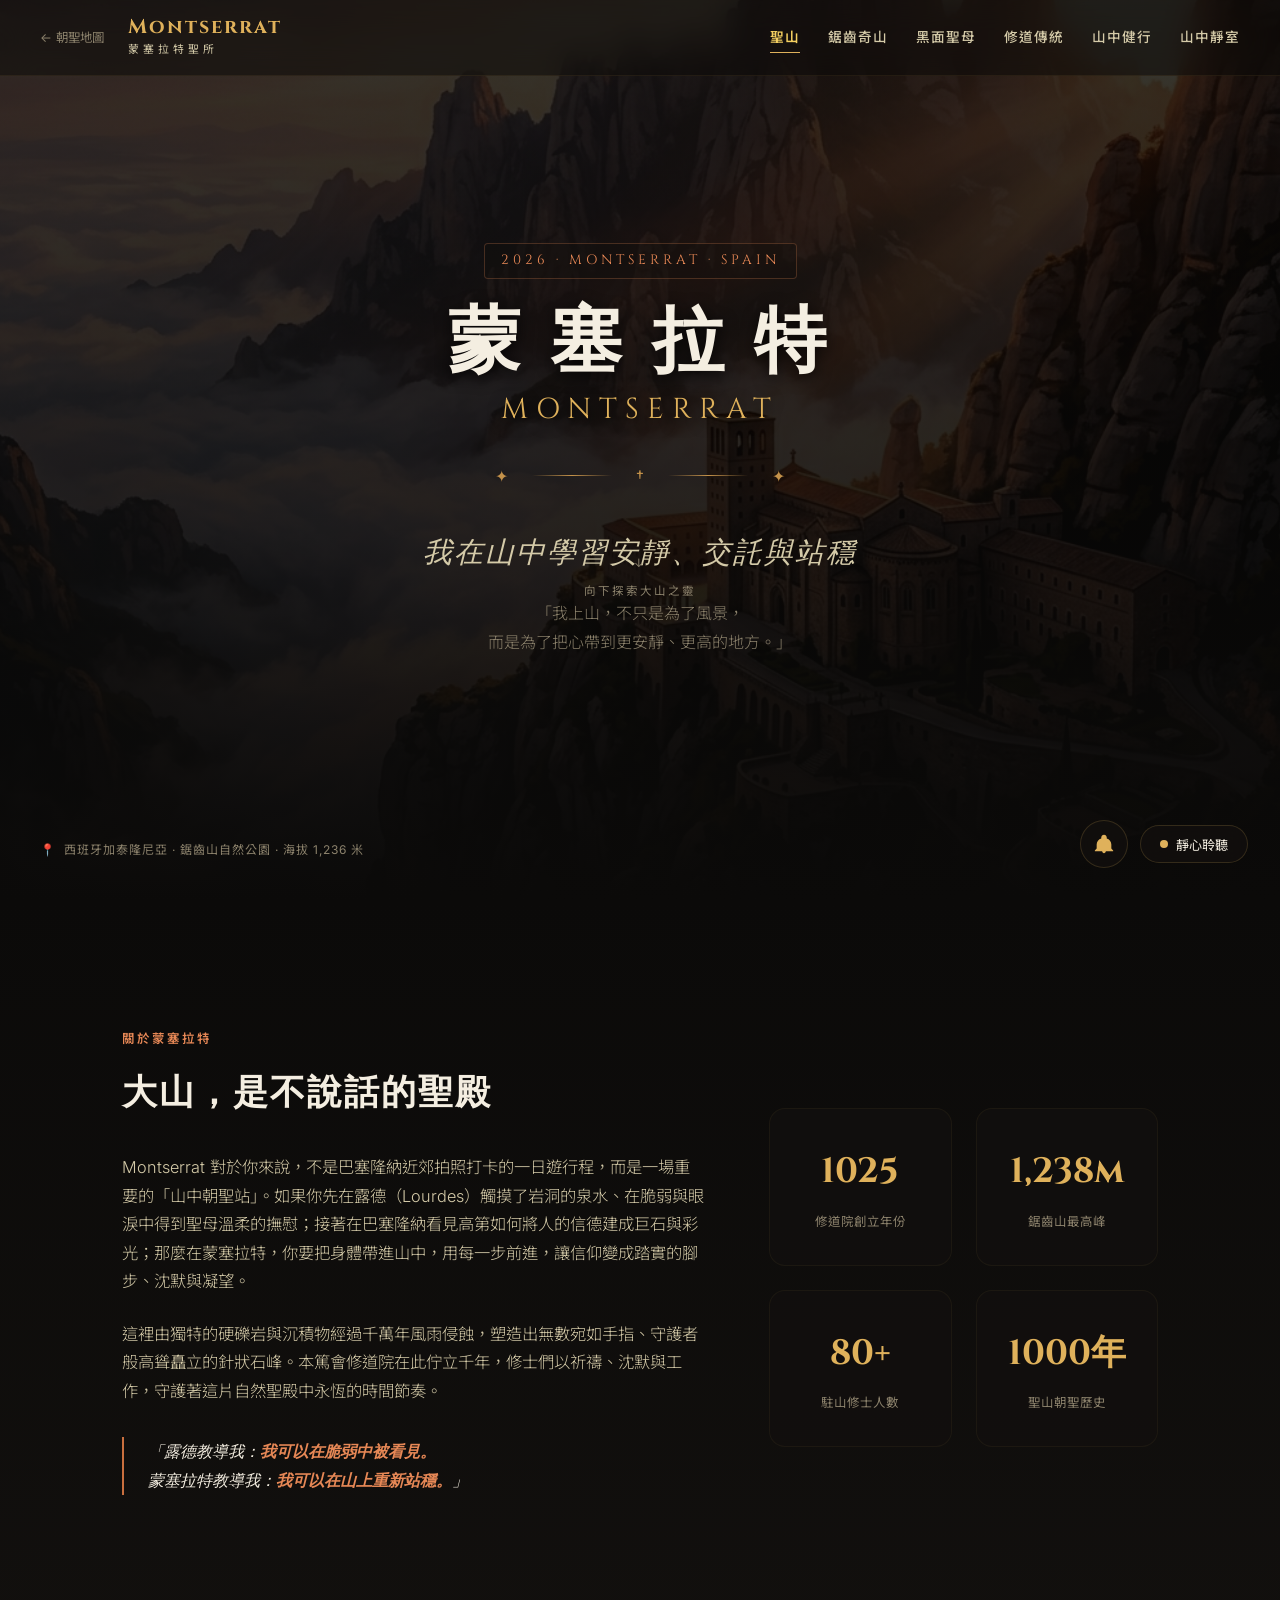
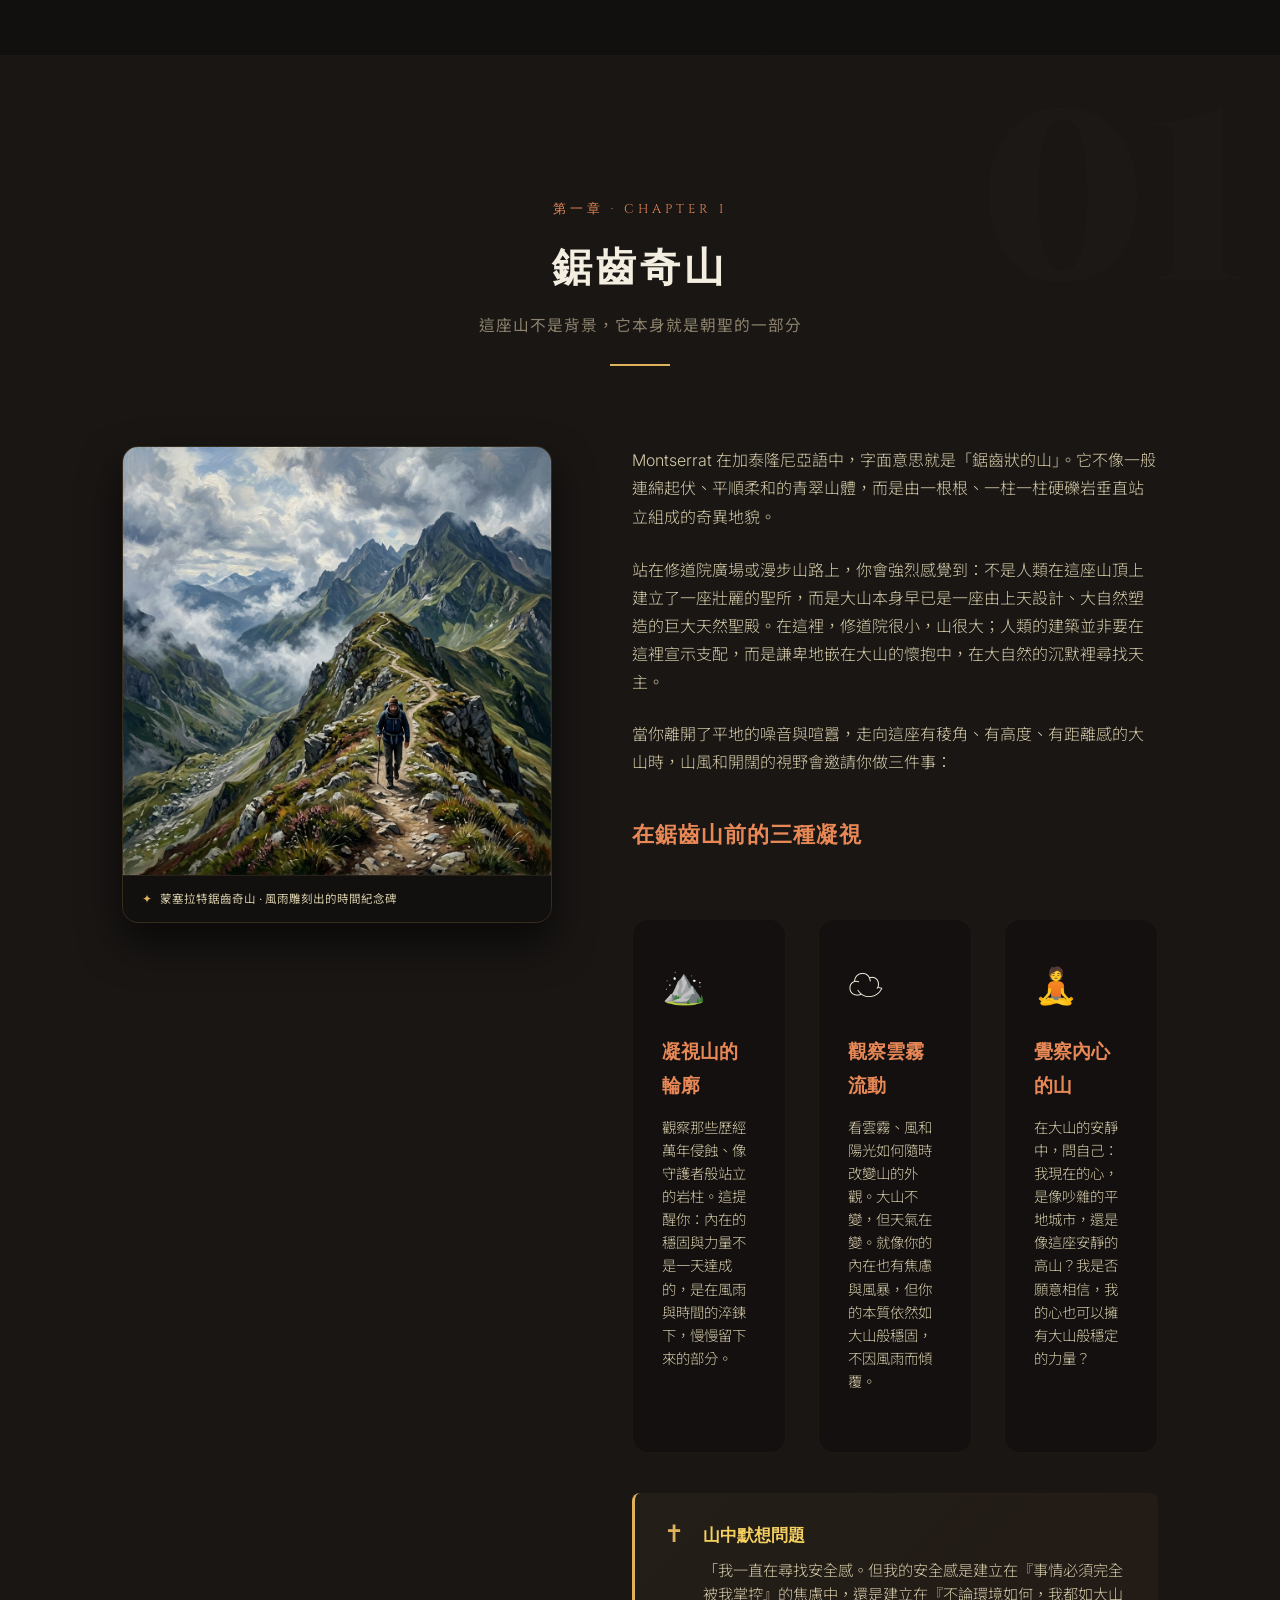
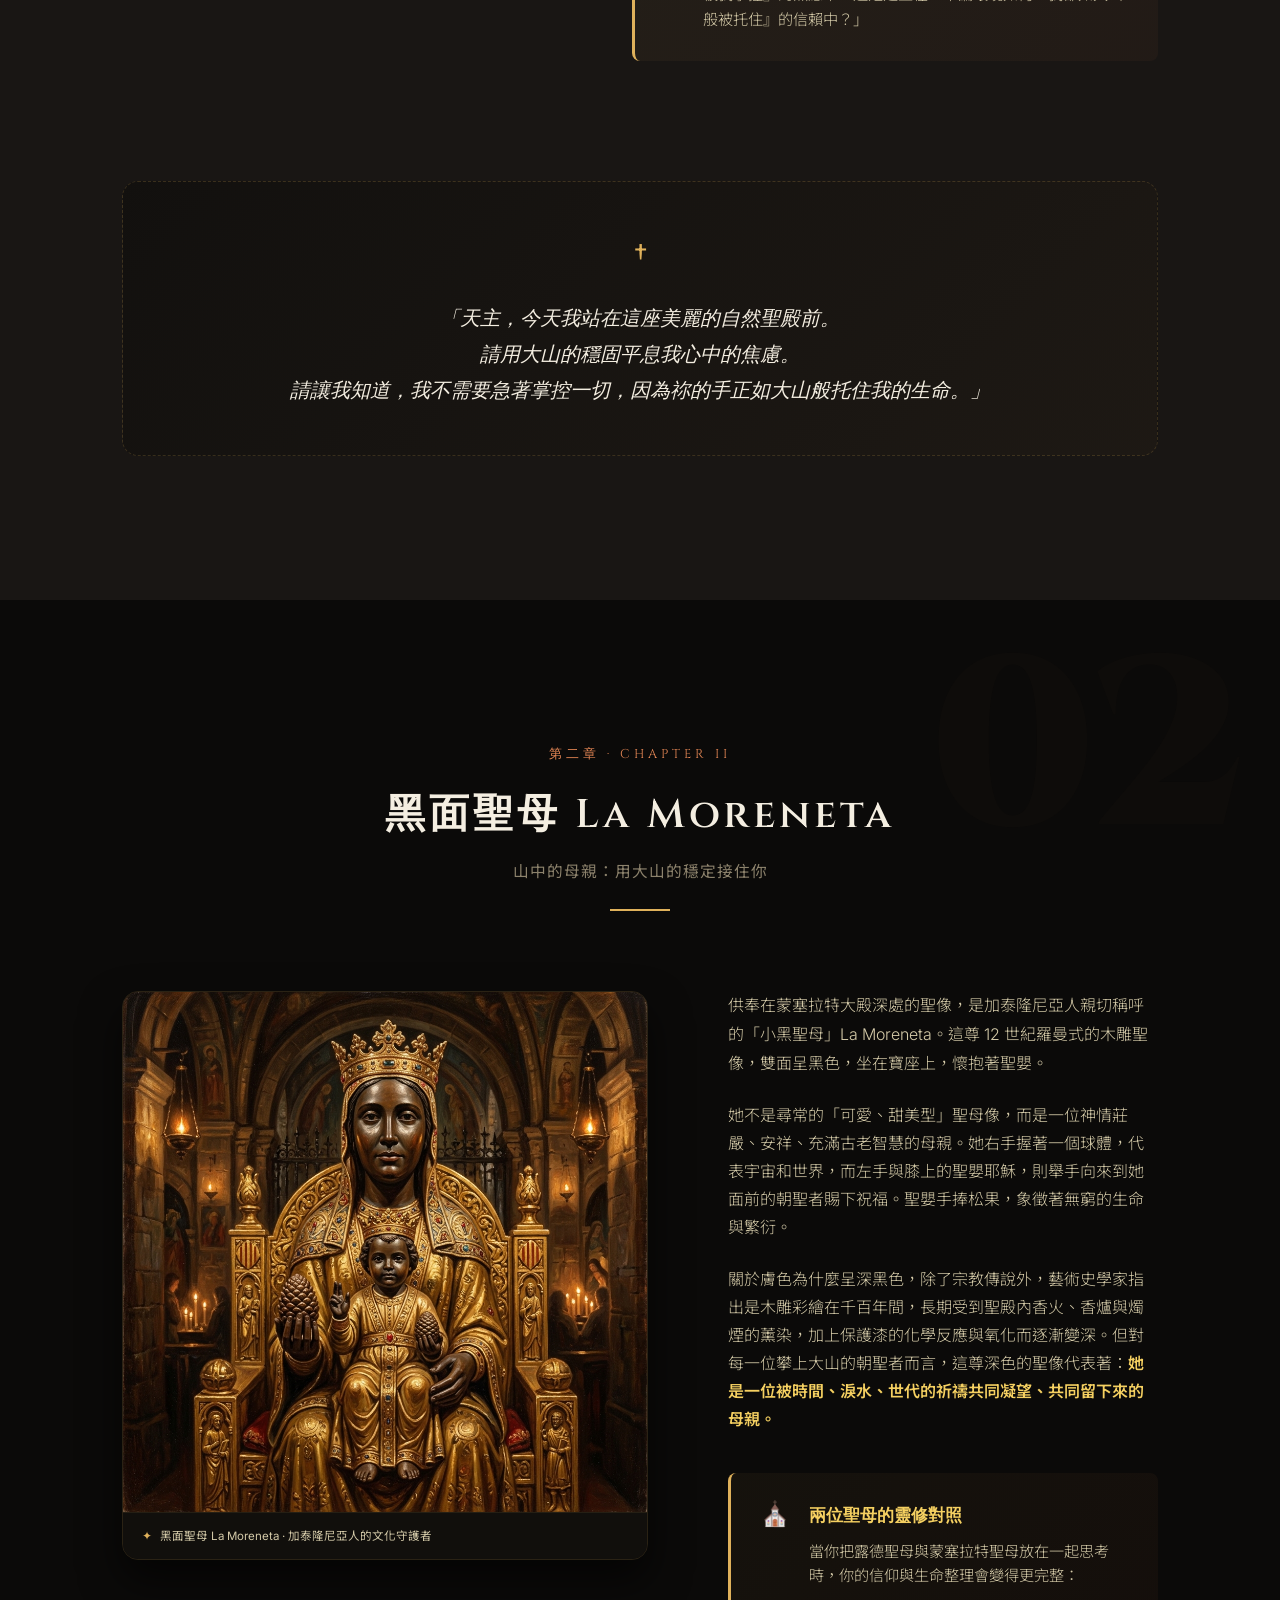
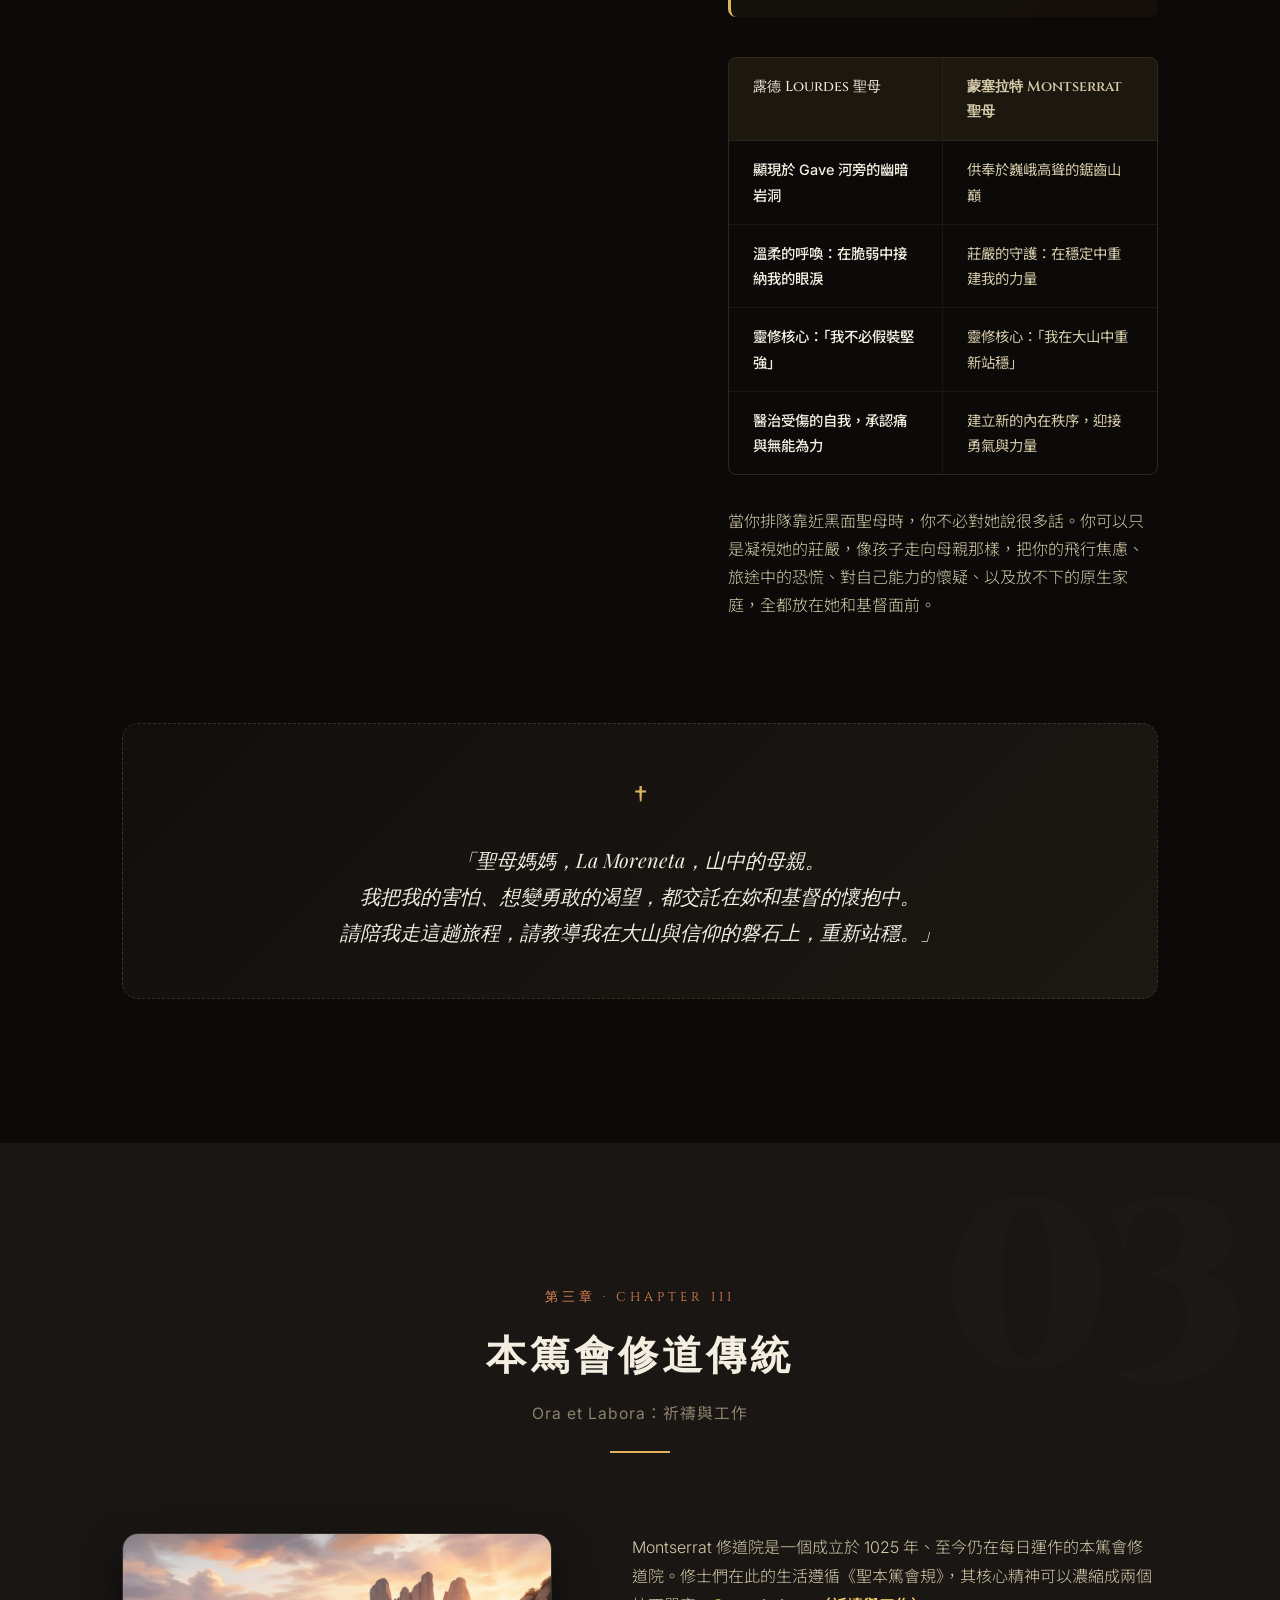
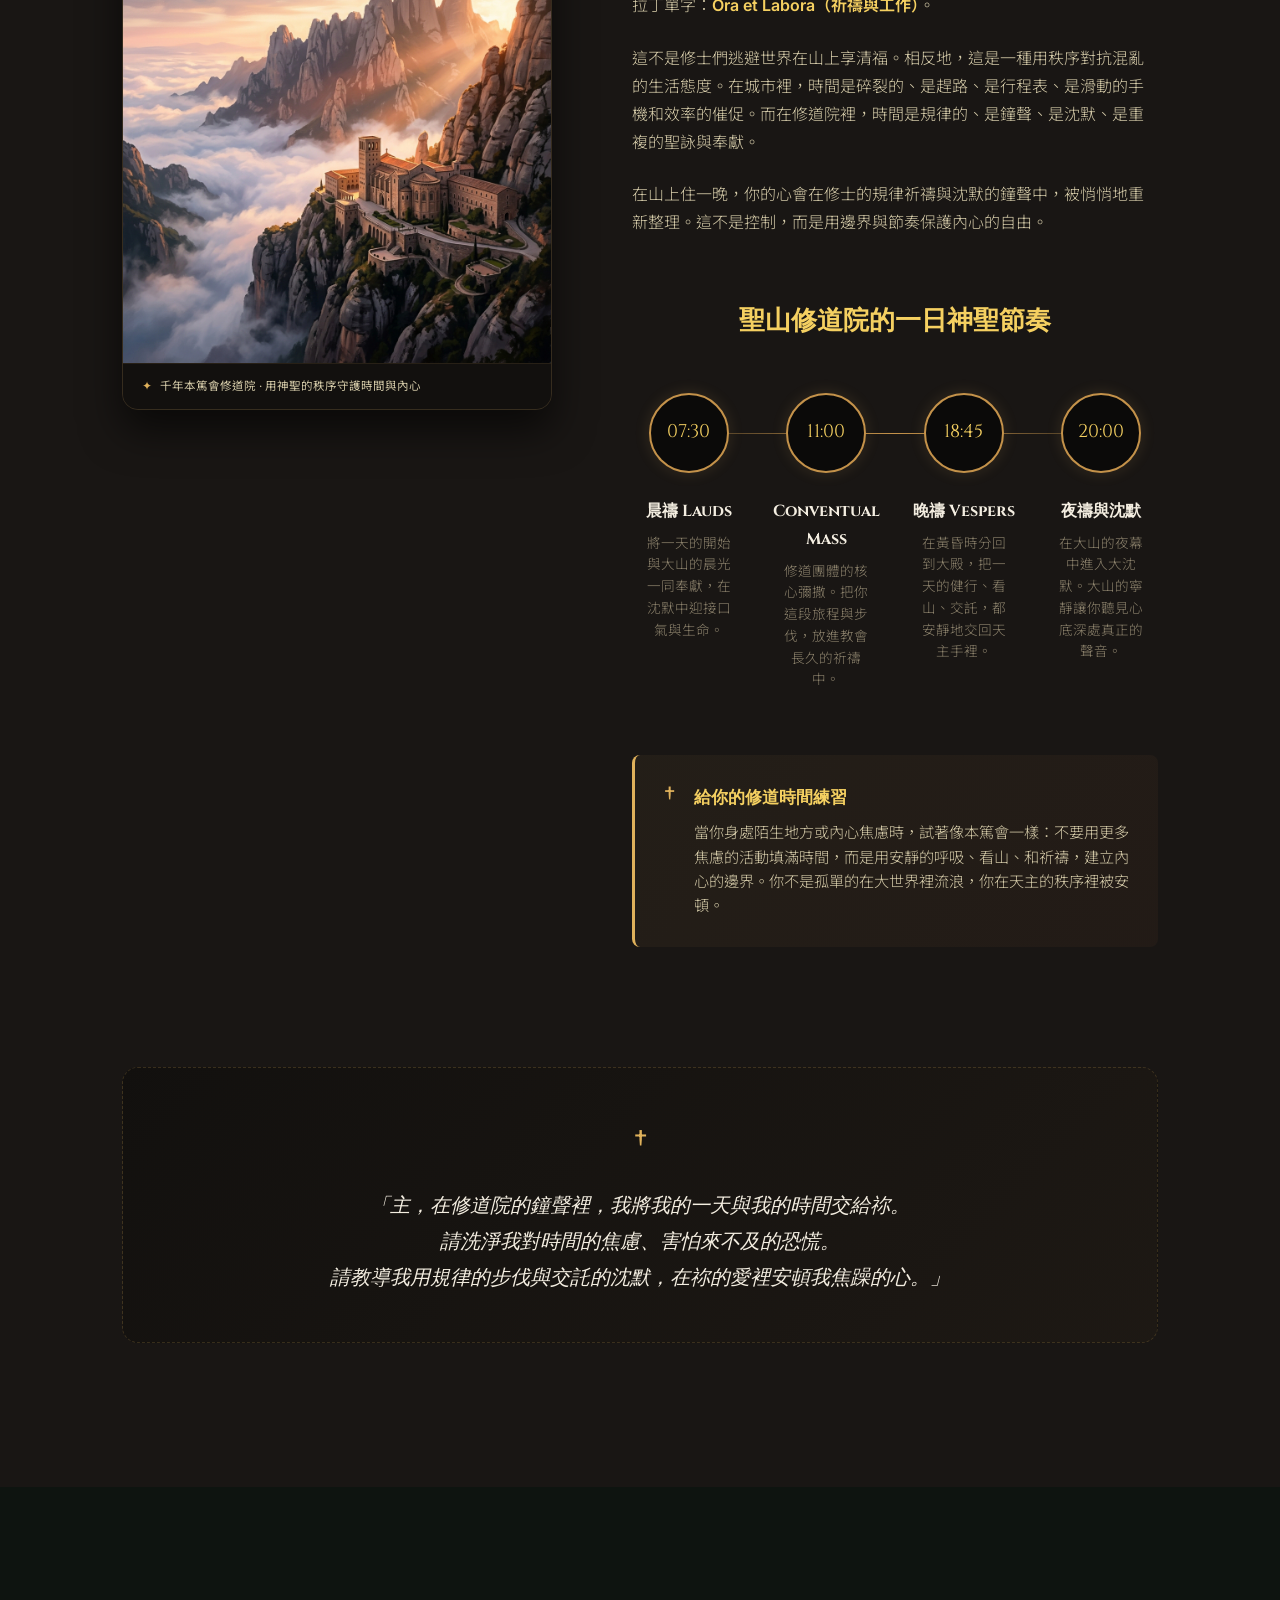
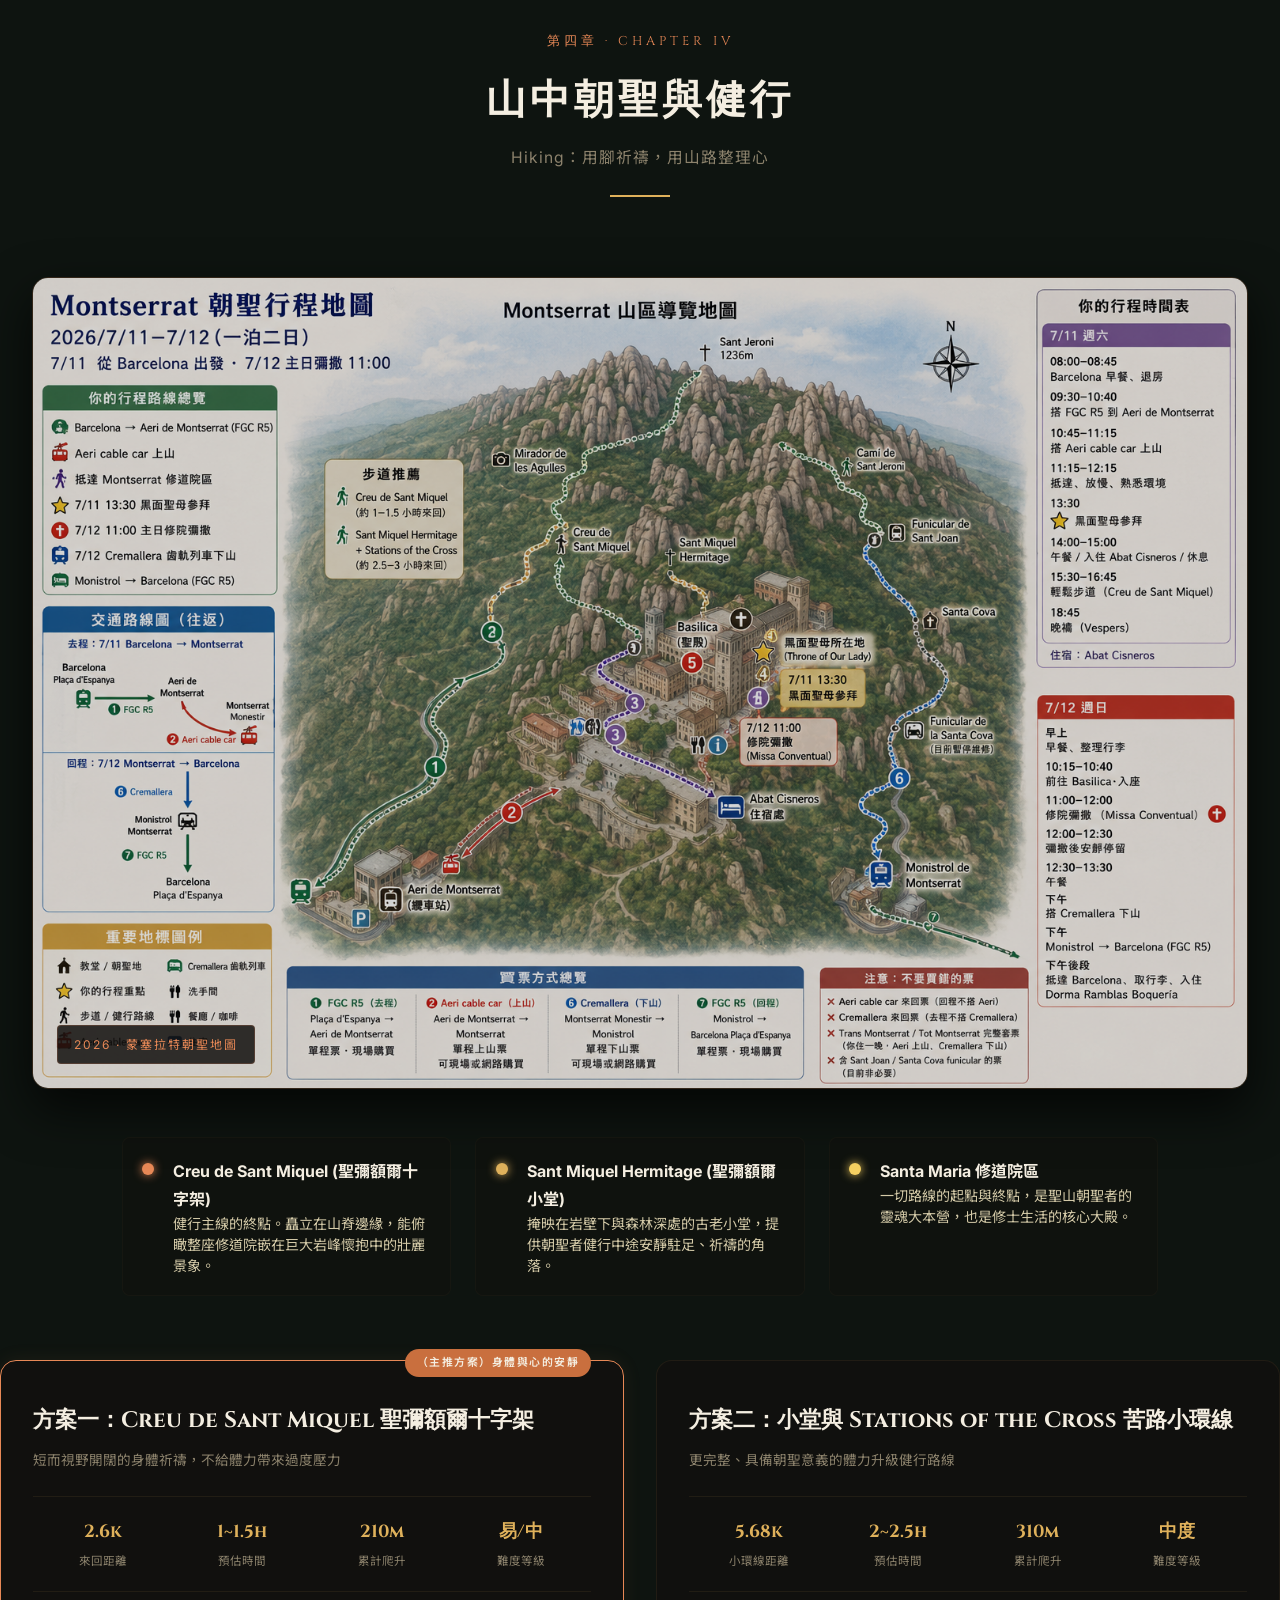
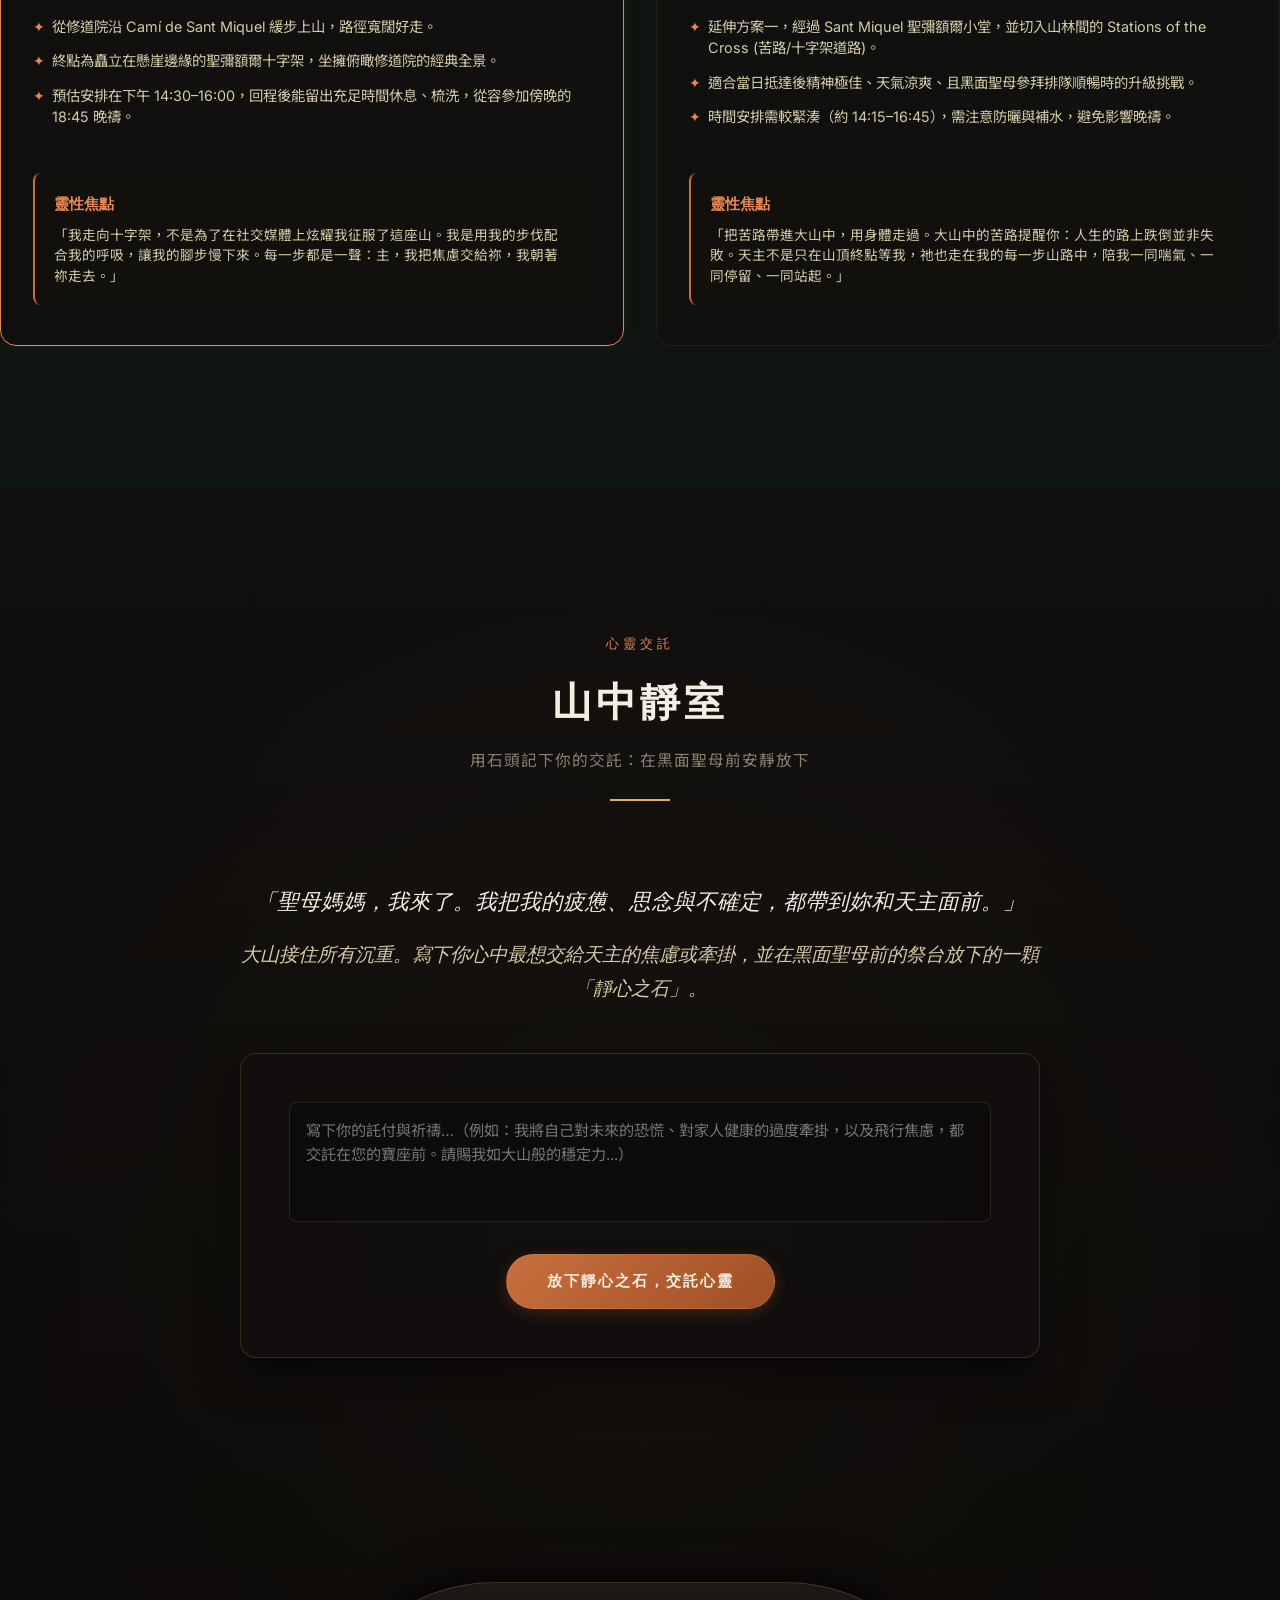
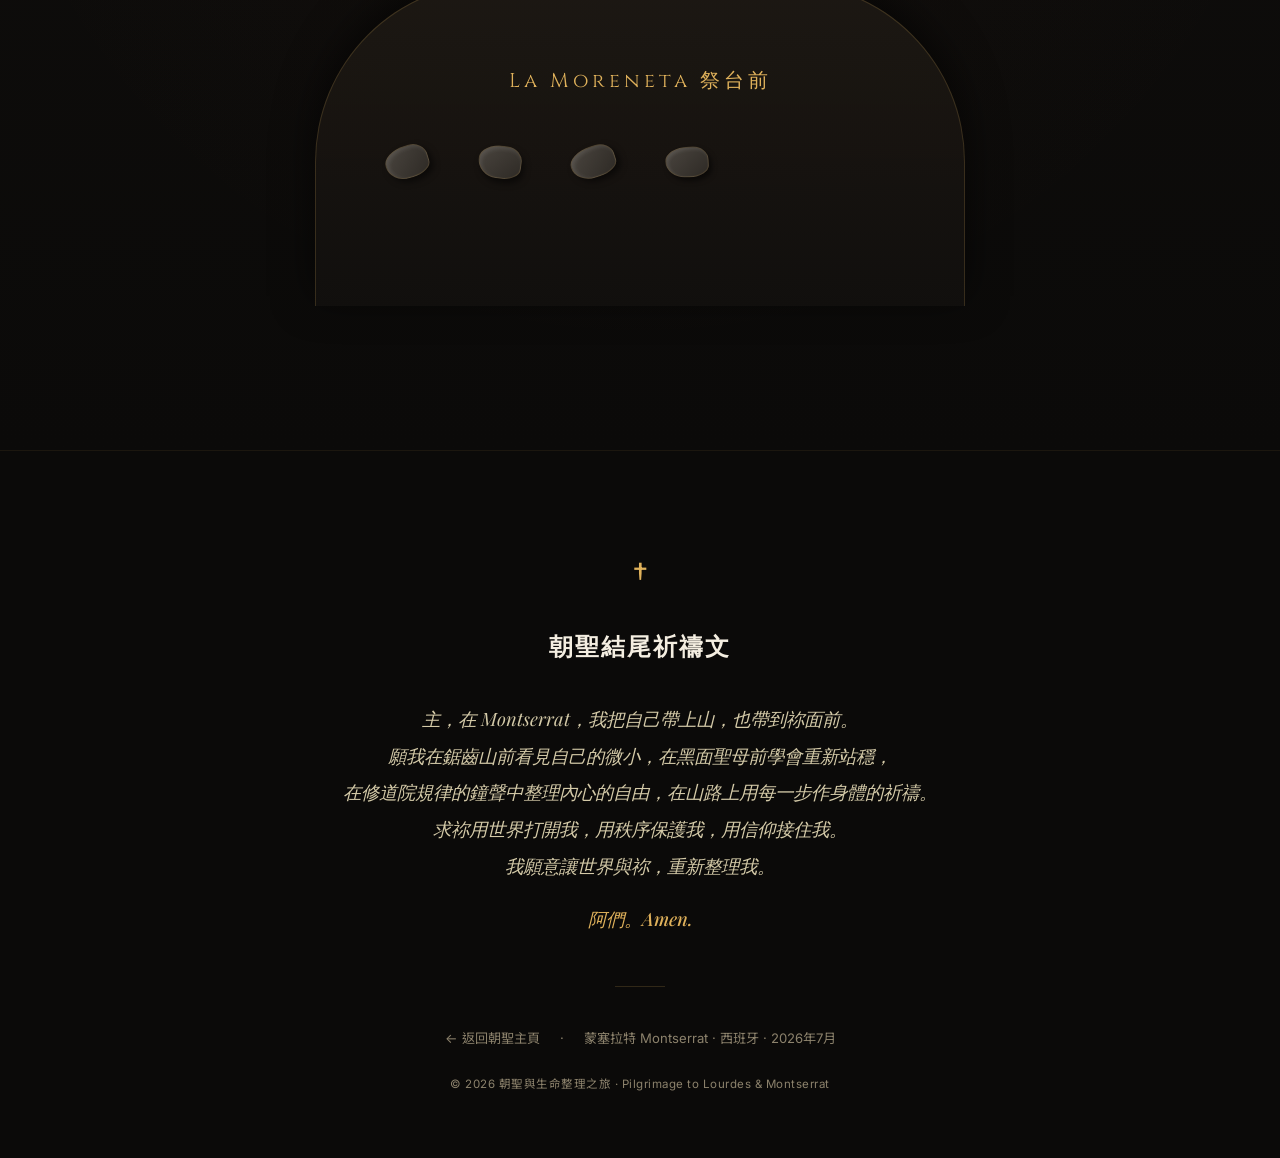
==== commit 51c9f06d: "style: update maps to full-width layouts with responsive grid descriptions" ====
--- a/montserrat.html
+++ b/montserrat.html
@@ -359,36 +359,40 @@
                     <p class="chapter-subtitle">Hiking：用腳祈禱，用山路整理心</p>
                     <div class="chapter-rule"></div>
                 </div>
-
-                <div class="map-layout">
-                    <div class="map-img-wrap">
-                        <img src="docs/地圖-2026-0711-Montserrat朝聖GPT.png" alt="Montserrat 健行朝聖地圖" class="pilgrimage-map">
-                        <div class="map-overlay-label">2026 · 蒙塞拉特朝聖地圖</div>
-                    </div>
-                    <div class="map-desc">
-                        <div class="map-point">
-                            <div class="map-point-dot cross-dot"></div>
-                            <div>
-                                <strong>Creu de Sant Miquel (聖彌額爾十字架)</strong>
-                                <p>健行主線的終點。矗立在山脊邊緣，能俯瞰整座修道院嵌在巨大岩峰懷抱中的壯麗景象。</p>
-                            </div>
-                        </div>
-                        <div class="map-point">
-                            <div class="map-point-dot hermitage-dot"></div>
-                            <div>
-                                <strong>Sant Miquel Hermitage (聖彌額爾小堂)</strong>
-                                <p>掩映在岩壁下與森林深處的古老小堂，提供朝聖者健行中途安靜駐足、祈禱的角落。</p>
-                            </div>
-                        </div>
-                        <div class="map-point">
-                            <div class="map-point-dot monastery-dot"></div>
-                            <div>
-                                <strong>Santa Maria 修道院區</strong>
-                                <p>一切路線的起點與終點，是聖山朝聖者的靈魂大本營，也是修士生活的核心大殿。</p>
-                            </div>
-                        </div>
-                    </div>
-                </div>
+            </div>
+
+            <div class="map-full-container">
+                <div class="map-img-wrap">
+                    <img src="docs/地圖-2026-0711-Montserrat朝聖GPT.png" alt="Montserrat 健行朝聖地圖" class="pilgrimage-map">
+                    <div class="map-overlay-label">2026 · 蒙塞拉特朝聖地圖</div>
+                </div>
+            </div>
+
+            <div class="container">
+                <div class="map-desc">
+                    <div class="map-point">
+                        <div class="map-point-dot cross-dot"></div>
+                        <div>
+                            <strong>Creu de Sant Miquel (聖彌額爾十字架)</strong>
+                            <p>健行主線的終點。矗立在山脊邊緣，能俯瞰整座修道院嵌在巨大岩峰懷抱中的壯麗景象。</p>
+                        </div>
+                    </div>
+                    <div class="map-point">
+                        <div class="map-point-dot hermitage-dot"></div>
+                        <div>
+                            <strong>Sant Miquel Hermitage (聖彌額爾小堂)</strong>
+                            <p>掩映在岩壁下與森林深處的古老小堂，提供朝聖者健行中途安靜駐足、祈禱的角落。</p>
+                        </div>
+                    </div>
+                    <div class="map-point">
+                        <div class="map-point-dot monastery-dot"></div>
+                        <div>
+                            <strong>Santa Maria 修道院區</strong>
+                            <p>一切路線的起點與終點，是聖山朝聖者的靈魂大本營，也是修士生活的核心大殿。</p>
+                        </div>
+                    </div>
+                </div>
+            </div>
 
                 <div class="hike-options-grid">
                     <!-- Option 1 -->
--- a/montserrat.css
+++ b/montserrat.css
@@ -825,22 +825,38 @@
     background-color: var(--bg-alt);
     position: relative;
 }
-.map-layout {
-    display: grid;
-    grid-template-columns: 1.1fr 0.9fr;
-    gap: 4rem;
-    align-items: center;
+.map-full-container {
+    width: 100%;
+    max-width: 100%;
+    margin: 0 auto 3rem;
+    padding: 0;
+    box-sizing: border-box;
     position: relative;
     z-index: 2;
 }
 
 .map-img-wrap {
     position: relative;
-    border-radius: var(--radius-md);
+    border-radius: 0;
     overflow: hidden;
     box-shadow: 0 20px 50px rgba(0,0,0,0.7);
-    border: 1px solid rgba(201, 111, 62, 0.2);
-}
+    border-top: 1px solid rgba(201, 111, 62, 0.2);
+    border-bottom: 1px solid rgba(201, 111, 62, 0.2);
+    border-left: none;
+    border-right: none;
+}
+
+@media (min-width: 1200px) {
+    .map-full-container {
+        max-width: 1400px;
+        padding: 0 2rem;
+    }
+    .map-img-wrap {
+        border-radius: var(--radius-md);
+        border: 1px solid rgba(201, 111, 62, 0.2);
+    }
+}
+
 .pilgrimage-map {
     width: 100%;
     display: block;
@@ -865,9 +881,19 @@
 }
 
 .map-desc {
-    display: flex;
-    flex-direction: column;
+    display: grid;
+    grid-template-columns: repeat(3, 1fr);
     gap: 1.5rem;
+}
+@media (max-width: 992px) {
+    .map-desc {
+        grid-template-columns: repeat(2, 1fr);
+    }
+}
+@media (max-width: 600px) {
+    .map-desc {
+        grid-template-columns: 1fr;
+    }
 }
 .map-point {
     display: flex;
@@ -1324,10 +1350,7 @@
     .timeline-horizontal::before {
         display: none;
     }
-    .map-layout {
-        grid-template-columns: 1fr;
-        gap: 3rem;
-    }
+
     .hike-options-grid {
         grid-template-columns: 1fr;
         gap: 3rem;
